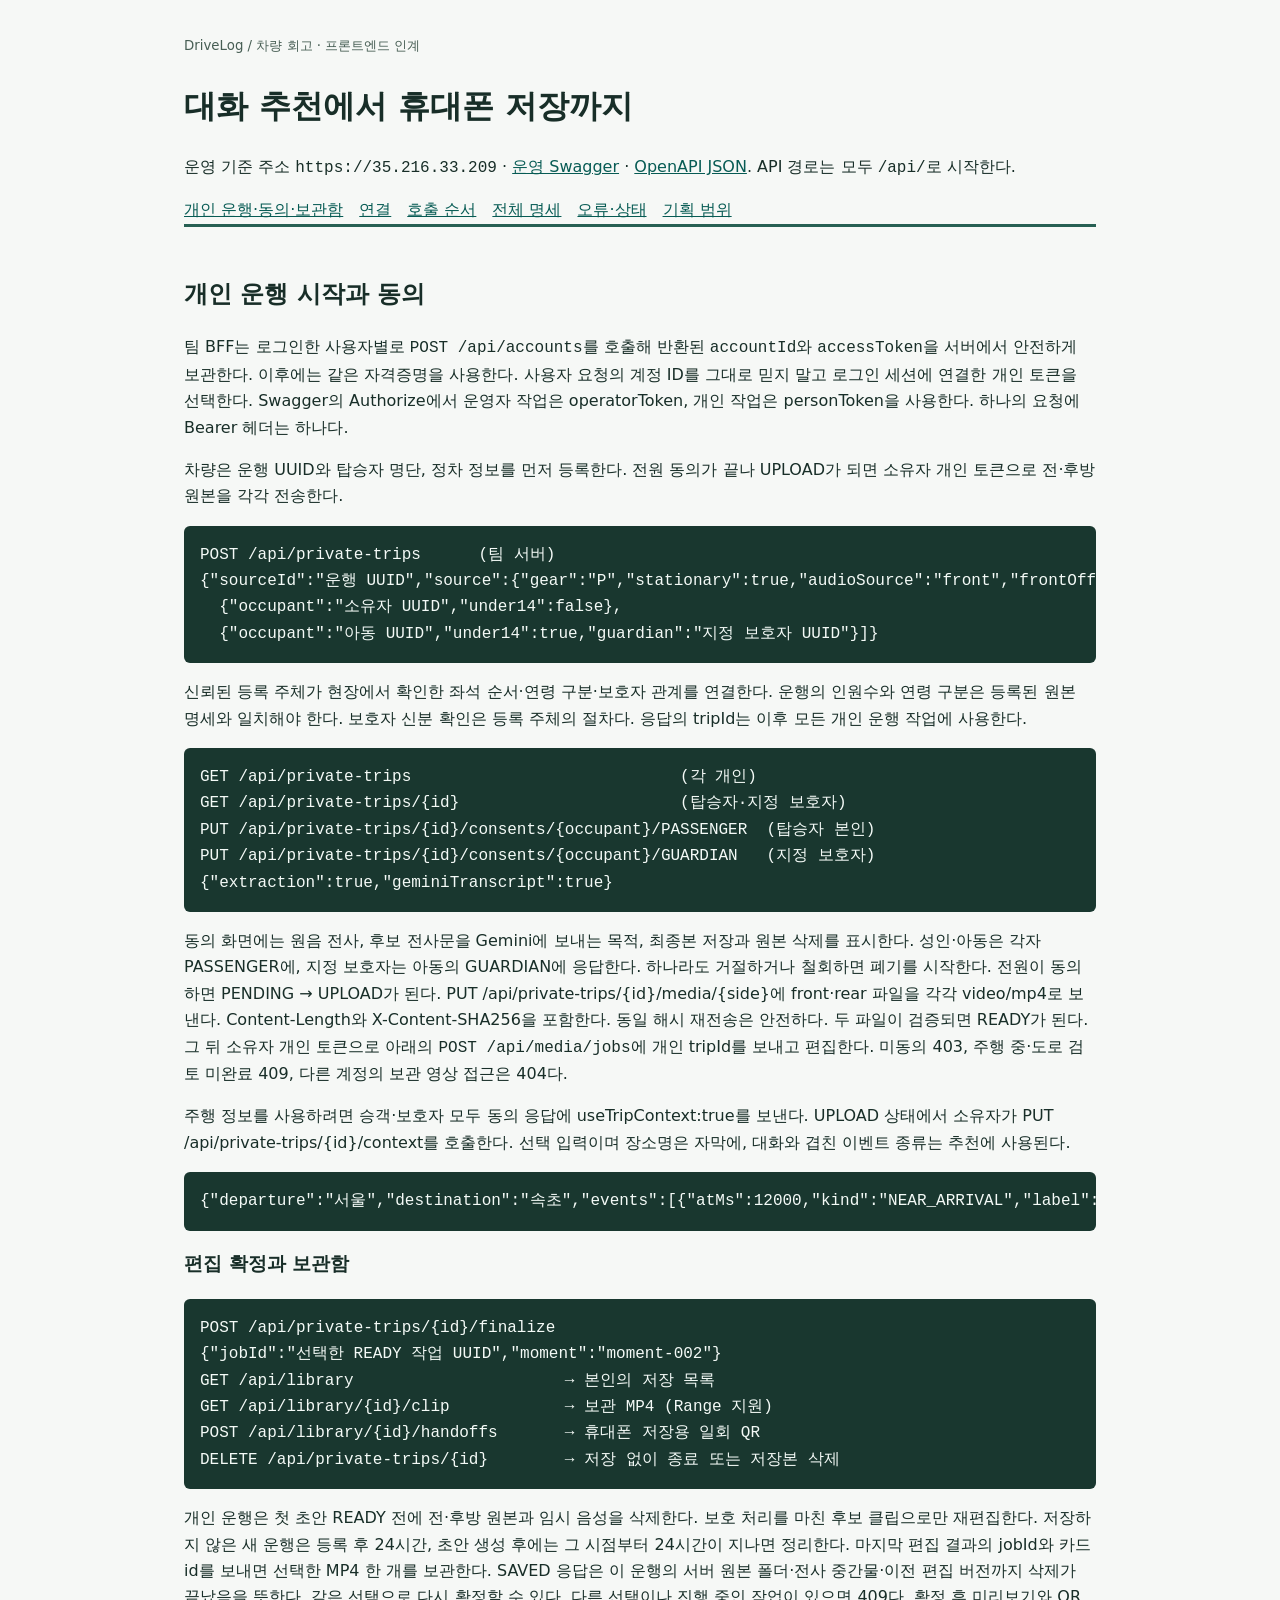
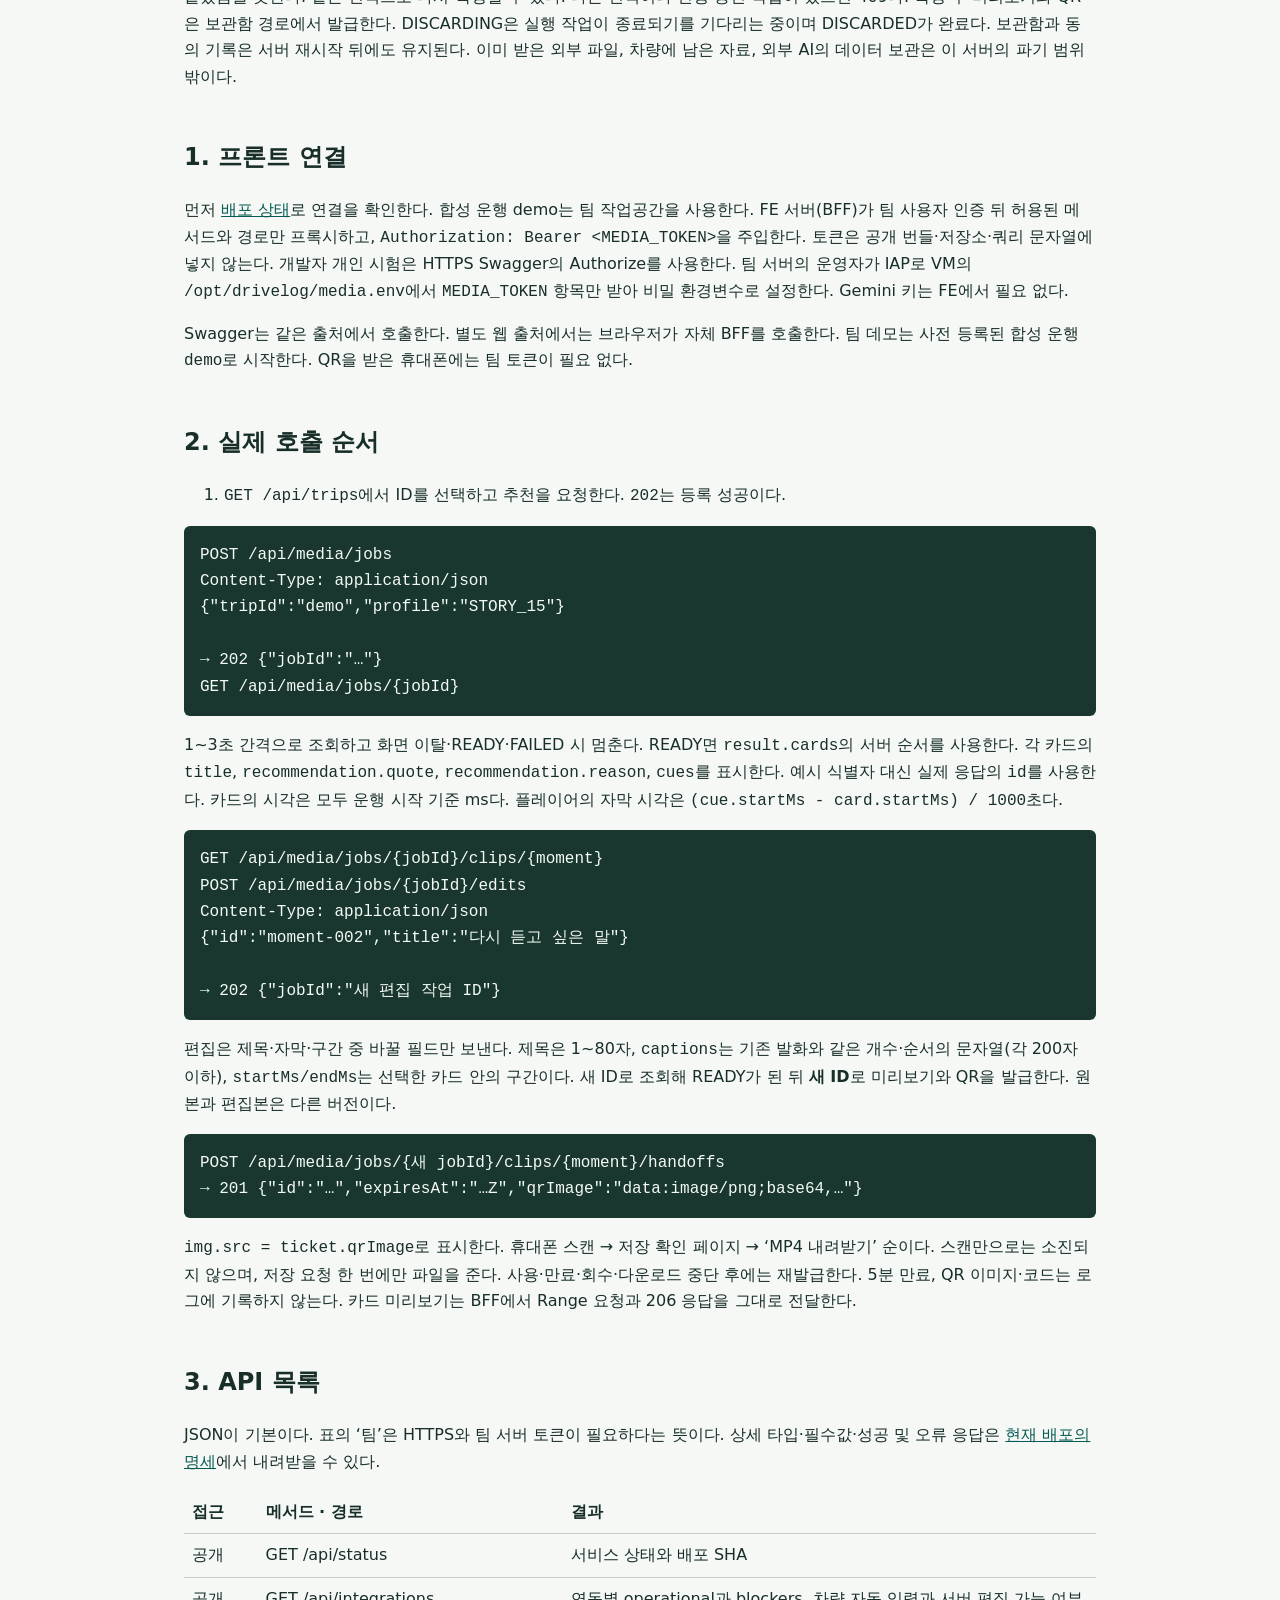
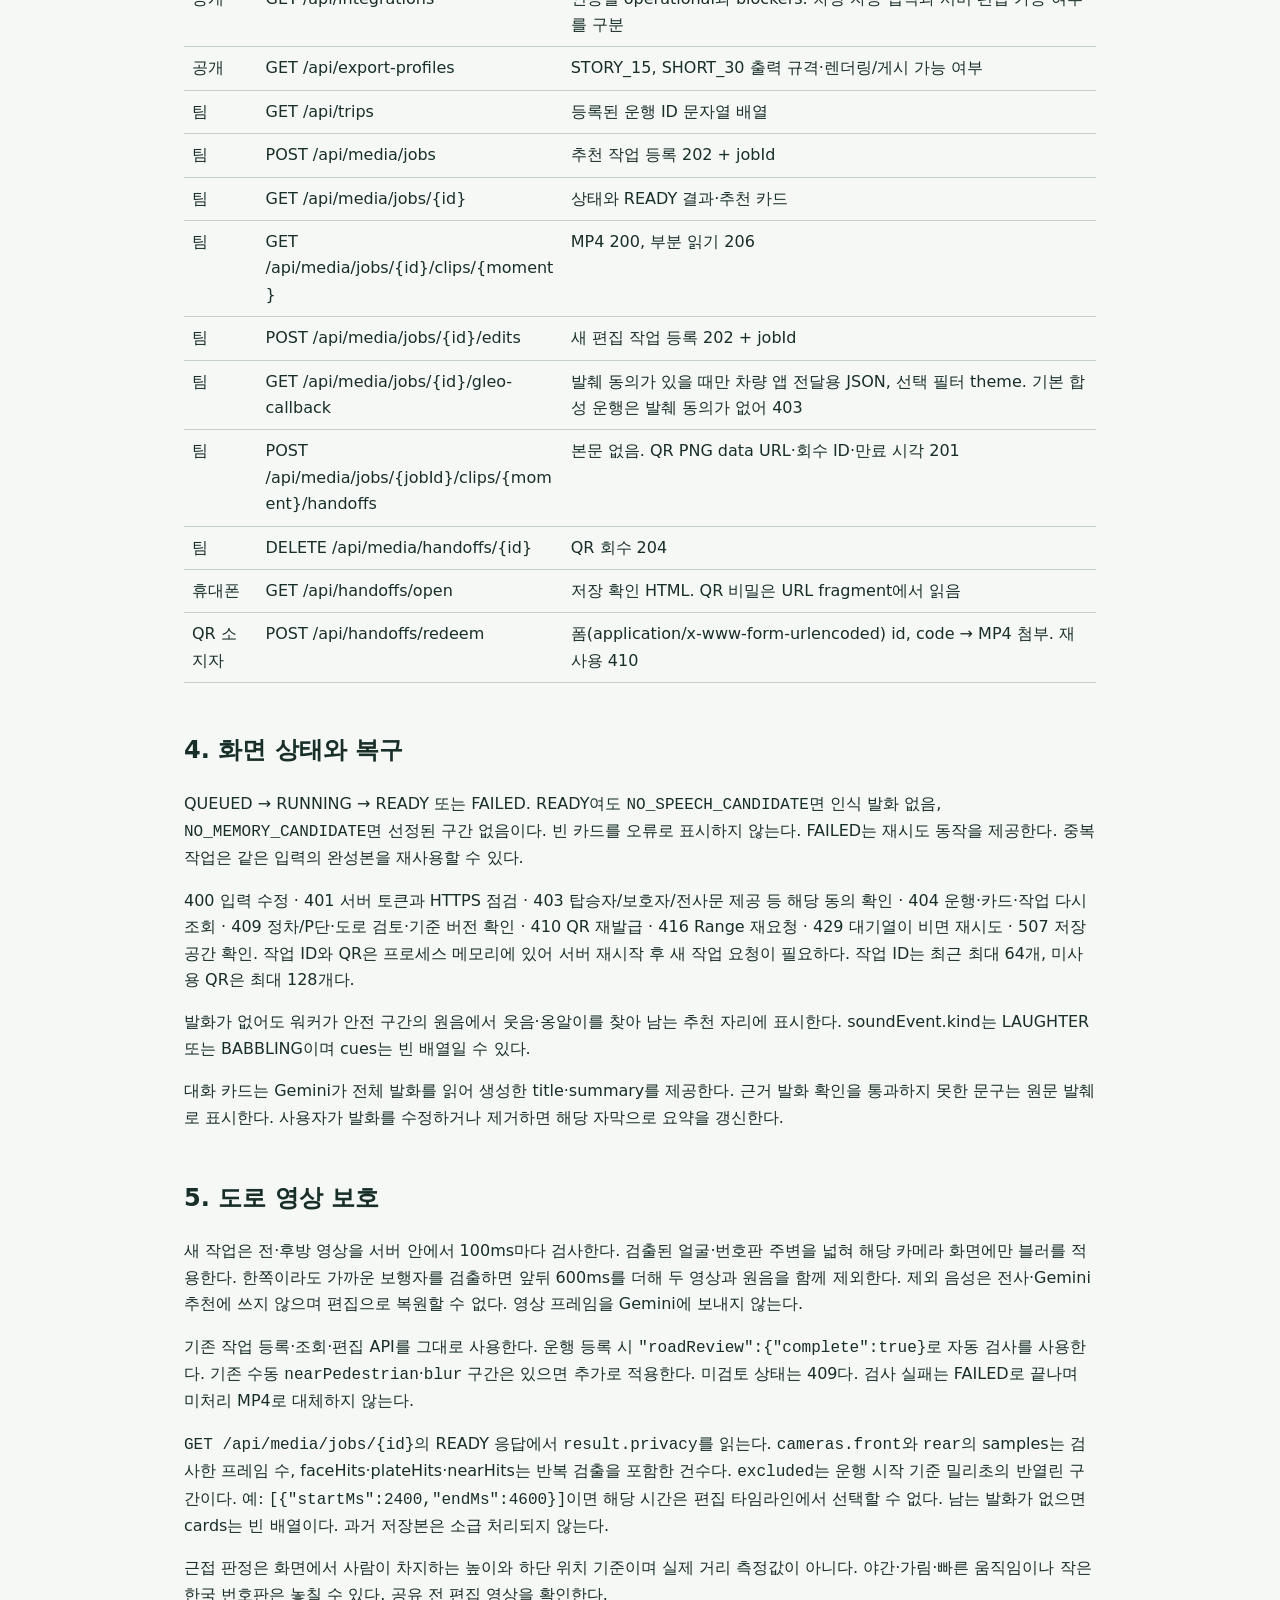
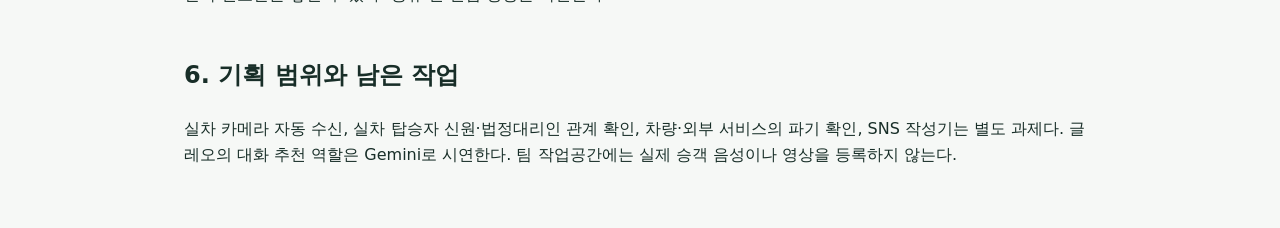
==== src/main/resources/static/api/frontend.html @ 3241e41c "Generate grounded titles and one-line summaries from complete conversations" ====
<!doctype html><html lang="ko"><meta charset="utf-8"><meta name="viewport" content="width=device-width,initial-scale=1"><title>DriveLog · 프론트 연동 명세</title>
<style>*{box-sizing:border-box}body{margin:0;background:#f6f8f6;color:#182e28;font:16px/1.65 system-ui,sans-serif}main{max-width:1040px;margin:auto;padding:32px 5vw 64px}header{border-bottom:3px solid #276053}h2{margin-top:2em}a{color:#075b54}nav{display:flex;flex-wrap:wrap;gap:1em}code{overflow-wrap:anywhere}pre{padding:1em;color:#f4faf7;background:#19372f;border-radius:6px;overflow:auto}table{width:100%;border-collapse:collapse}td,th{padding:8px;border-bottom:1px solid #c3cfc7;text-align:left;vertical-align:top}td:nth-child(2){overflow-wrap:anywhere}small{color:#475e54}</style>
<main><header><small>DriveLog / 차량 회고 · 프론트엔드 인계</small><h1>대화 추천에서 휴대폰 저장까지</h1>
<p>운영 기준 주소 <code>https://35.216.33.209</code> · <a href="/api/swagger-ui.html">운영 Swagger</a> · <a href="/api/v3/api-docs">OpenAPI JSON</a>. API 경로는 모두 <code>/api/</code>로 시작한다.</p>
<nav><a href="#private">개인 운행·동의·보관함</a><a href="#auth">연결</a><a href="#flow">호출 순서</a><a href="#list">전체 명세</a><a href="#state">오류·상태</a><a href="#scope">기획 범위</a></nav></header>
<section id="private"><h2>개인 운행 시작과 동의</h2>
<p>팀 BFF는 로그인한 사용자별로 <code>POST /api/accounts</code>를 호출해 반환된 <code>accountId</code>와 <code>accessToken</code>을 서버에서 안전하게 보관한다. 이후에는 같은 자격증명을 사용한다. 사용자 요청의 계정 ID를 그대로 믿지 말고 로그인 세션에 연결한 개인 토큰을 선택한다. Swagger의 Authorize에서 운영자 작업은 operatorToken, 개인 작업은 personToken을 사용한다. 하나의 요청에 Bearer 헤더는 하나다.</p>
<p>차량은 운행 UUID와 탑승자 명단, 정차 정보를 먼저 등록한다. 전원 동의가 끝나 UPLOAD가 되면 소유자 개인 토큰으로 전·후방 원본을 각각 전송한다.</p>
<pre>POST /api/private-trips      (팀 서버)
{"sourceId":"운행 UUID","source":{"gear":"P","stationary":true,"audioSource":"front","frontOffsetMs":0,"rearOffsetMs":0,"roadReviewed":true},"owner":"소유자 계정 UUID","occupants":[
  {"occupant":"소유자 UUID","under14":false},
  {"occupant":"아동 UUID","under14":true,"guardian":"지정 보호자 UUID"}]}</pre>
<p>신뢰된 등록 주체가 현장에서 확인한 좌석 순서·연령 구분·보호자 관계를 연결한다. 운행의 인원수와 연령 구분은 등록된 원본 명세와 일치해야 한다. 보호자 신분 확인은 등록 주체의 절차다. 응답의 tripId는 이후 모든 개인 운행 작업에 사용한다.</p>
<pre>GET /api/private-trips                            (각 개인)
GET /api/private-trips/{id}                       (탑승자·지정 보호자)
PUT /api/private-trips/{id}/consents/{occupant}/PASSENGER  (탑승자 본인)
PUT /api/private-trips/{id}/consents/{occupant}/GUARDIAN   (지정 보호자)
{"extraction":true,"geminiTranscript":true}</pre>
<p>동의 화면에는 원음 전사, 후보 전사문을 Gemini에 보내는 목적, 최종본 저장과 원본 삭제를 표시한다. 성인·아동은 각자 PASSENGER에, 지정 보호자는 아동의 GUARDIAN에 응답한다. 하나라도 거절하거나 철회하면 폐기를 시작한다. 전원이 동의하면 PENDING → UPLOAD가 된다. PUT /api/private-trips/{id}/media/{side}에 front·rear 파일을 각각 video/mp4로 보낸다. Content-Length와 X-Content-SHA256을 포함한다. 동일 해시 재전송은 안전하다. 두 파일이 검증되면 READY가 된다. 그 뒤 소유자 개인 토큰으로 아래의 <code>POST /api/media/jobs</code>에 개인 tripId를 보내고 편집한다. 미동의 403, 주행 중·도로 검토 미완료 409, 다른 계정의 보관 영상 접근은 404다.</p>
<p>주행 정보를 사용하려면 승객·보호자 모두 동의 응답에 useTripContext:true를 보낸다. UPLOAD 상태에서 소유자가 PUT /api/private-trips/{id}/context를 호출한다. 선택 입력이며 장소명은 자막에, 대화와 겹친 이벤트 종류는 추천에 사용된다.</p>
<pre>{"departure":"서울","destination":"속초","events":[{"atMs":12000,"kind":"NEAR_ARRIVAL","label":"속초 도착 직전"}]}</pre>
<h3>편집 확정과 보관함</h3>
<pre>POST /api/private-trips/{id}/finalize
{"jobId":"선택한 READY 작업 UUID","moment":"moment-002"}
GET /api/library                      → 본인의 저장 목록
GET /api/library/{id}/clip            → 보관 MP4 (Range 지원)
POST /api/library/{id}/handoffs       → 휴대폰 저장용 일회 QR
DELETE /api/private-trips/{id}        → 저장 없이 종료 또는 저장본 삭제</pre>
<p>개인 운행은 첫 초안 READY 전에 전·후방 원본과 임시 음성을 삭제한다. 보호 처리를 마친 후보 클립으로만 재편집한다. 저장하지 않은 새 운행은 등록 후 24시간, 초안 생성 후에는 그 시점부터 24시간이 지나면 정리한다. 마지막 편집 결과의 jobId와 카드 id를 보내면 선택한 MP4 한 개를 보관한다. SAVED 응답은 이 운행의 서버 원본 폴더·전사 중간물·이전 편집 버전까지 삭제가 끝났음을 뜻한다. 같은 선택으로 다시 확정할 수 있다. 다른 선택이나 진행 중인 작업이 있으면 409다. 확정 후 미리보기와 QR은 보관함 경로에서 발급한다. DISCARDING은 실행 작업이 종료되기를 기다리는 중이며 DISCARDED가 완료다. 보관함과 동의 기록은 서버 재시작 뒤에도 유지된다. 이미 받은 외부 파일, 차량에 남은 자료, 외부 AI의 데이터 보관은 이 서버의 파기 범위 밖이다.</p></section>
<h2 id="auth">1. 프론트 연결</h2>
<p>먼저 <a href="/api/status">배포 상태</a>로 연결을 확인한다. 합성 운행 demo는 팀 작업공간을 사용한다. FE 서버(BFF)가 팀 사용자 인증 뒤 허용된 메서드와 경로만 프록시하고, <code>Authorization: Bearer &lt;MEDIA_TOKEN&gt;</code>을 주입한다. 토큰은 공개 번들·저장소·쿼리 문자열에 넣지 않는다. 개발자 개인 시험은 HTTPS Swagger의 Authorize를 사용한다. 팀 서버의 운영자가 IAP로 VM의 <code>/opt/drivelog/media.env</code>에서 <code>MEDIA_TOKEN</code> 항목만 받아 비밀 환경변수로 설정한다. Gemini 키는 FE에서 필요 없다.</p>
<p>Swagger는 같은 출처에서 호출한다. 별도 웹 출처에서는 브라우저가 자체 BFF를 호출한다. 팀 데모는 사전 등록된 합성 운행 <code>demo</code>로 시작한다. QR을 받은 휴대폰에는 팀 토큰이 필요 없다.</p>
<h2 id="flow">2. 실제 호출 순서</h2>
<ol><li><code>GET /api/trips</code>에서 ID를 선택하고 추천을 요청한다. <code>202</code>는 등록 성공이다.</li></ol>
<pre>POST /api/media/jobs
Content-Type: application/json
{"tripId":"demo","profile":"STORY_15"}

→ 202 {"jobId":"…"}
GET /api/media/jobs/{jobId}</pre>
<p>1~3초 간격으로 조회하고 화면 이탈·READY·FAILED 시 멈춘다. READY면 <code>result.cards</code>의 서버 순서를 사용한다. 각 카드의 <code>title</code>, <code>recommendation.quote</code>, <code>recommendation.reason</code>, <code>cues</code>를 표시한다. 예시 식별자 대신 실제 응답의 <code>id</code>를 사용한다. 카드의 시각은 모두 운행 시작 기준 ms다. 플레이어의 자막 시각은 <code>(cue.startMs - card.startMs) / 1000</code>초다.</p>
<pre>GET /api/media/jobs/{jobId}/clips/{moment}
POST /api/media/jobs/{jobId}/edits
Content-Type: application/json
{"id":"moment-002","title":"다시 듣고 싶은 말"}

→ 202 {"jobId":"새 편집 작업 ID"}</pre>
<p>편집은 제목·자막·구간 중 바꿀 필드만 보낸다. 제목은 1~80자, <code>captions</code>는 기존 발화와 같은 개수·순서의 문자열(각 200자 이하), <code>startMs/endMs</code>는 선택한 카드 안의 구간이다. 새 ID로 조회해 READY가 된 뒤 <strong>새 ID</strong>로 미리보기와 QR을 발급한다. 원본과 편집본은 다른 버전이다.</p>
<pre>POST /api/media/jobs/{새 jobId}/clips/{moment}/handoffs
→ 201 {"id":"…","expiresAt":"…Z","qrImage":"data:image/png;base64,…"}</pre>
<p><code>img.src = ticket.qrImage</code>로 표시한다. 휴대폰 스캔 → 저장 확인 페이지 → ‘MP4 내려받기’ 순이다. 스캔만으로는 소진되지 않으며, 저장 요청 한 번에만 파일을 준다. 사용·만료·회수·다운로드 중단 후에는 재발급한다. 5분 만료, QR 이미지·코드는 로그에 기록하지 않는다. 카드 미리보기는 BFF에서 Range 요청과 206 응답을 그대로 전달한다.</p>
<h2 id="list">3. API 목록</h2><p>JSON이 기본이다. 표의 ‘팀’은 HTTPS와 팀 서버 토큰이 필요하다는 뜻이다. 상세 타입·필수값·성공 및 오류 응답은 <a href="/api/v3/api-docs">현재 배포의 명세</a>에서 내려받을 수 있다.</p>
<table><thead><tr><th>접근</th><th>메서드 · 경로</th><th>결과</th></tr></thead><tbody>
<tr><td>공개</td><td>GET /api/status</td><td>서비스 상태와 배포 SHA</td></tr>
<tr><td>공개</td><td>GET /api/integrations</td><td>연동별 operational과 blockers. 차량 자동 입력과 서버 편집 가능 여부를 구분</td></tr>
<tr><td>공개</td><td>GET /api/export-profiles</td><td>STORY_15, SHORT_30 출력 규격·렌더링/게시 가능 여부</td></tr>
<tr><td>팀</td><td>GET /api/trips</td><td>등록된 운행 ID 문자열 배열</td></tr>
<tr><td>팀</td><td>POST /api/media/jobs</td><td>추천 작업 등록 202 + jobId</td></tr>
<tr><td>팀</td><td>GET /api/media/jobs/{id}</td><td>상태와 READY 결과·추천 카드</td></tr>
<tr><td>팀</td><td>GET /api/media/jobs/{id}/clips/{moment}</td><td>MP4 200, 부분 읽기 206</td></tr>
<tr><td>팀</td><td>POST /api/media/jobs/{id}/edits</td><td>새 편집 작업 등록 202 + jobId</td></tr>
<tr><td>팀</td><td>GET /api/media/jobs/{id}/gleo-callback</td><td>발췌 동의가 있을 때만 차량 앱 전달용 JSON, 선택 필터 theme. 기본 합성 운행은 발췌 동의가 없어 403</td></tr>
<tr><td>팀</td><td>POST /api/media/jobs/{jobId}/clips/{moment}/handoffs</td><td>본문 없음. QR PNG data URL·회수 ID·만료 시각 201</td></tr>
<tr><td>팀</td><td>DELETE /api/media/handoffs/{id}</td><td>QR 회수 204</td></tr>
<tr><td>휴대폰</td><td>GET /api/handoffs/open</td><td>저장 확인 HTML. QR 비밀은 URL fragment에서 읽음</td></tr>
<tr><td>QR 소지자</td><td>POST /api/handoffs/redeem</td><td>폼(application/x-www-form-urlencoded) id, code → MP4 첨부. 재사용 410</td></tr>
</tbody></table>
<h2 id="state">4. 화면 상태와 복구</h2><p>QUEUED → RUNNING → READY 또는 FAILED. READY여도 <code>NO_SPEECH_CANDIDATE</code>면 인식 발화 없음, <code>NO_MEMORY_CANDIDATE</code>면 선정된 구간 없음이다. 빈 카드를 오류로 표시하지 않는다. FAILED는 재시도 동작을 제공한다. 중복 작업은 같은 입력의 완성본을 재사용할 수 있다.</p>
<p>400 입력 수정 · 401 서버 토큰과 HTTPS 점검 · 403 탑승자/보호자/전사문 제공 등 해당 동의 확인 · 404 운행·카드·작업 다시 조회 · 409 정차/P단·도로 검토·기준 버전 확인 · 410 QR 재발급 · 416 Range 재요청 · 429 대기열이 비면 재시도 · 507 저장공간 확인. 작업 ID와 QR은 프로세스 메모리에 있어 서버 재시작 후 새 작업 요청이 필요하다. 작업 ID는 최근 최대 64개, 미사용 QR은 최대 128개다.</p>
<p>발화가 없어도 워커가 안전 구간의 원음에서 웃음·옹알이를 찾아 남는 추천 자리에 표시한다. soundEvent.kind는 LAUGHTER 또는 BABBLING이며 cues는 빈 배열일 수 있다.</p>
<p>대화 카드는 Gemini가 전체 발화를 읽어 생성한 title·summary를 제공한다. 근거 발화 확인을 통과하지 못한 문구는 원문 발췌로 표시한다. 사용자가 발화를 수정하거나 제거하면 해당 자막으로 요약을 갱신한다.</p>
<h2 id="privacy">5. 도로 영상 보호</h2><p>새 작업은 전·후방 영상을 서버 안에서 100ms마다 검사한다. 검출된 얼굴·번호판 주변을 넓혀 해당 카메라 화면에만 블러를 적용한다. 한쪽이라도 가까운 보행자를 검출하면 앞뒤 600ms를 더해 두 영상과 원음을 함께 제외한다. 제외 음성은 전사·Gemini 추천에 쓰지 않으며 편집으로 복원할 수 없다. 영상 프레임을 Gemini에 보내지 않는다.</p>
<p>기존 작업 등록·조회·편집 API를 그대로 사용한다. 운행 등록 시 <code>"roadReview":{"complete":true}</code>로 자동 검사를 사용한다. 기존 수동 <code>nearPedestrian</code>·<code>blur</code> 구간은 있으면 추가로 적용한다. 미검토 상태는 409다. 검사 실패는 FAILED로 끝나며 미처리 MP4로 대체하지 않는다.</p>
<p><code>GET /api/media/jobs/{id}</code>의 READY 응답에서 <code>result.privacy</code>를 읽는다. <code>cameras.front</code>와 <code>rear</code>의 samples는 검사한 프레임 수, faceHits·plateHits·nearHits는 반복 검출을 포함한 건수다. <code>excluded</code>는 운행 시작 기준 밀리초의 반열린 구간이다. 예: <code>[{"startMs":2400,"endMs":4600}]</code>이면 해당 시간은 편집 타임라인에서 선택할 수 없다. 남는 발화가 없으면 cards는 빈 배열이다. 과거 저장본은 소급 처리되지 않는다.</p>
<p>근접 판정은 화면에서 사람이 차지하는 높이와 하단 위치 기준이며 실제 거리 측정값이 아니다. 야간·가림·빠른 움직임이나 작은 한국 번호판은 놓칠 수 있다. 공유 전 편집 영상을 확인한다.</p>
<h2 id="scope">6. 기획 범위와 남은 작업</h2><p>실차 카메라 자동 수신, 실차 탑승자 신원·법정대리인 관계 확인, 차량·외부 서비스의 파기 확인, SNS 작성기는 별도 과제다. 글레오의 대화 추천 역할은 Gemini로 시연한다. 팀 작업공간에는 실제 승객 음성이나 영상을 등록하지 않는다.</p></main></html>
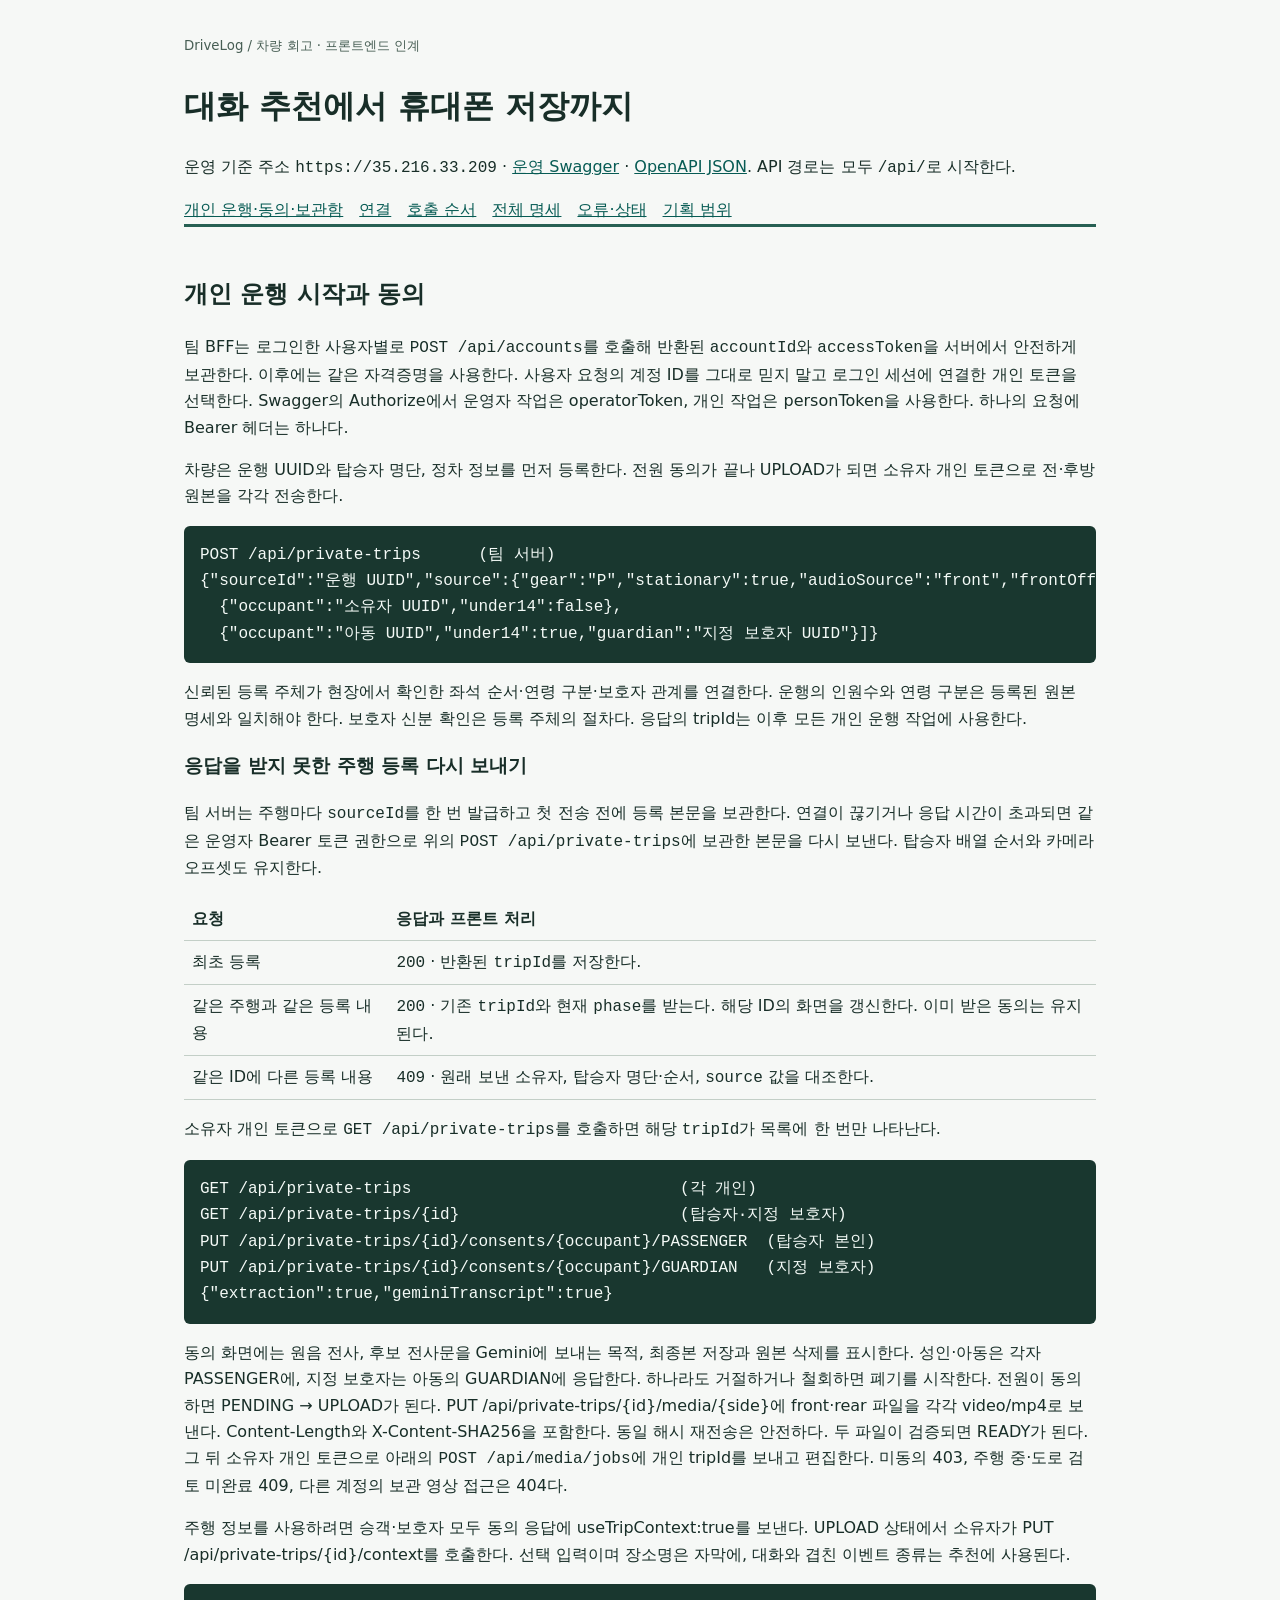
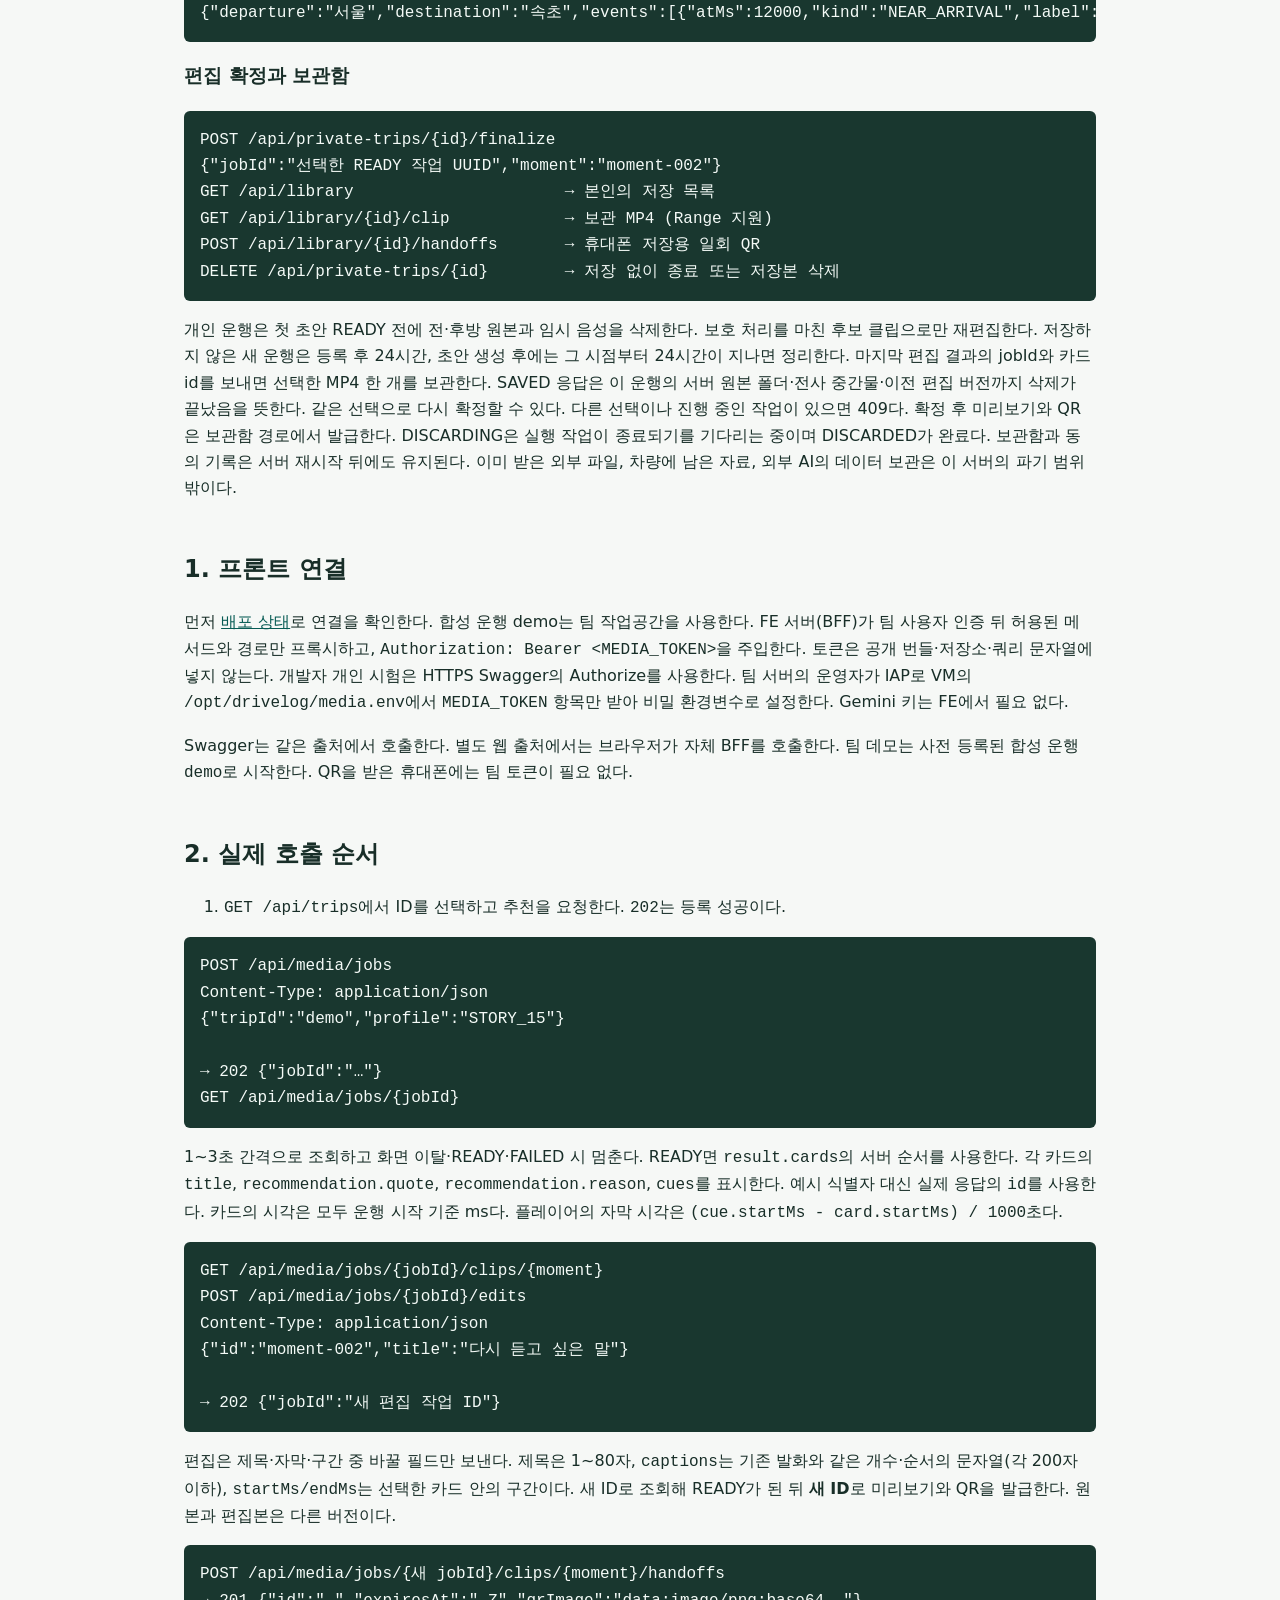
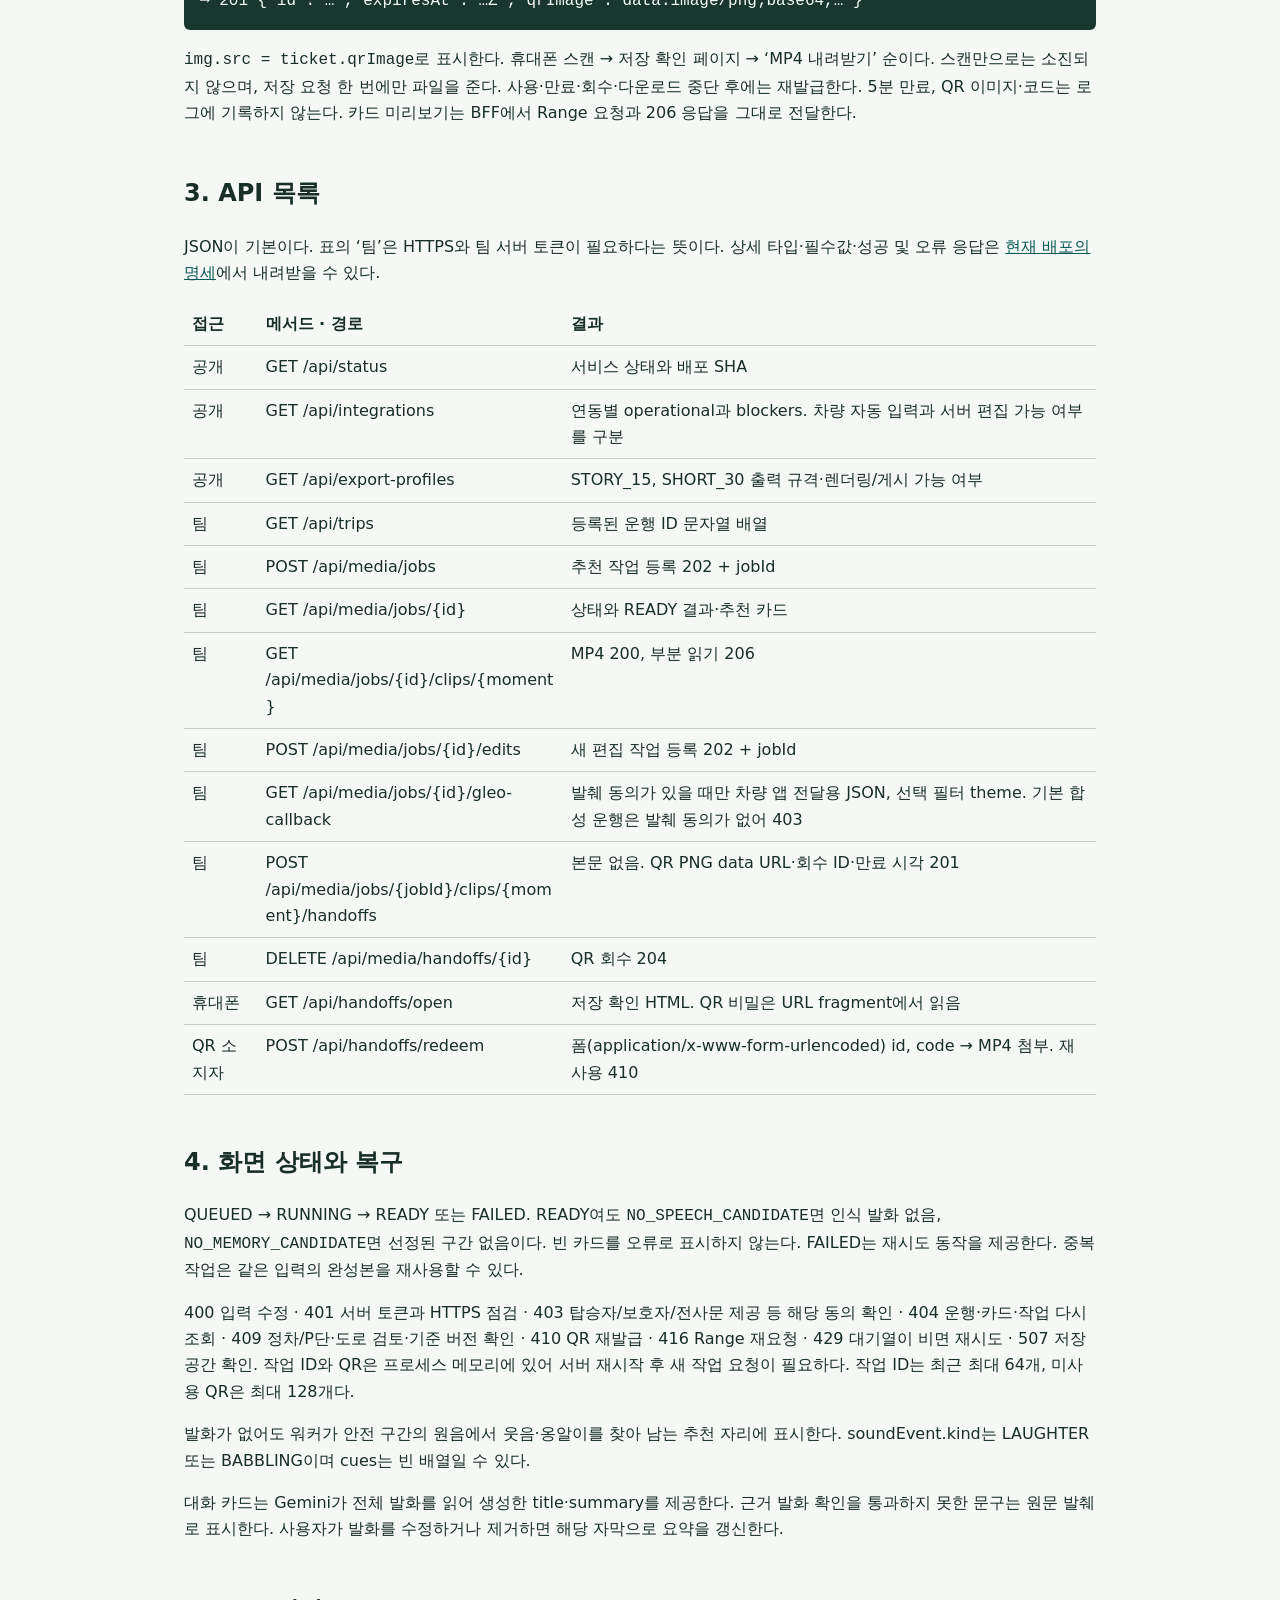
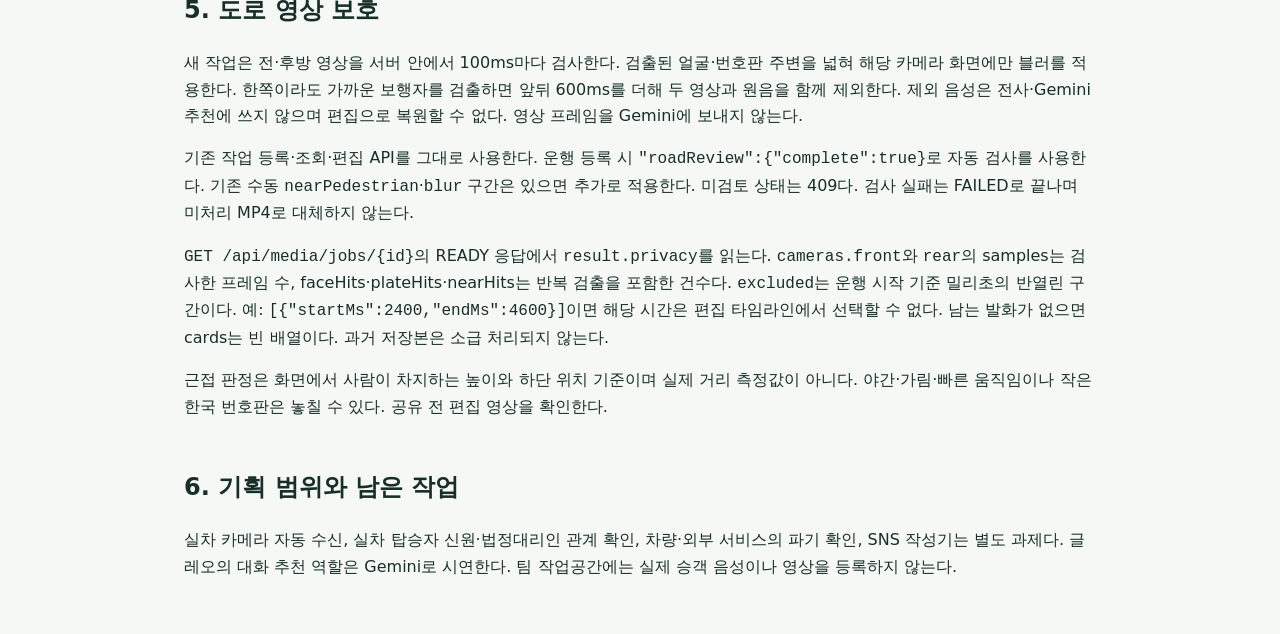
==== commit 15549606: "Document retries for private trip registration" ====
--- a/src/main/resources/static/api/frontend.html
+++ b/src/main/resources/static/api/frontend.html
@@ -11,6 +11,14 @@
   {"occupant":"소유자 UUID","under14":false},
   {"occupant":"아동 UUID","under14":true,"guardian":"지정 보호자 UUID"}]}</pre>
 <p>신뢰된 등록 주체가 현장에서 확인한 좌석 순서·연령 구분·보호자 관계를 연결한다. 운행의 인원수와 연령 구분은 등록된 원본 명세와 일치해야 한다. 보호자 신분 확인은 등록 주체의 절차다. 응답의 tripId는 이후 모든 개인 운행 작업에 사용한다.</p>
+<h3 id="registration-retry">응답을 받지 못한 주행 등록 다시 보내기</h3>
+<p>팀 서버는 주행마다 <code>sourceId</code>를 한 번 발급하고 첫 전송 전에 등록 본문을 보관한다. 연결이 끊기거나 응답 시간이 초과되면 같은 운영자 Bearer 토큰 권한으로 위의 <code>POST /api/private-trips</code>에 보관한 본문을 다시 보낸다. 탑승자 배열 순서와 카메라 오프셋도 유지한다.</p>
+<table><thead><tr><th>요청</th><th>응답과 프론트 처리</th></tr></thead><tbody>
+<tr><td>최초 등록</td><td><code>200</code> · 반환된 <code>tripId</code>를 저장한다.</td></tr>
+<tr><td>같은 주행과 같은 등록 내용</td><td><code>200</code> · 기존 <code>tripId</code>와 현재 <code>phase</code>를 받는다. 해당 ID의 화면을 갱신한다. 이미 받은 동의는 유지된다.</td></tr>
+<tr><td>같은 ID에 다른 등록 내용</td><td><code>409</code> · 원래 보낸 소유자, 탑승자 명단·순서, <code>source</code> 값을 대조한다.</td></tr>
+</tbody></table>
+<p>소유자 개인 토큰으로 <code>GET /api/private-trips</code>를 호출하면 해당 <code>tripId</code>가 목록에 한 번만 나타난다.</p>
 <pre>GET /api/private-trips                            (각 개인)
 GET /api/private-trips/{id}                       (탑승자·지정 보호자)
 PUT /api/private-trips/{id}/consents/{occupant}/PASSENGER  (탑승자 본인)
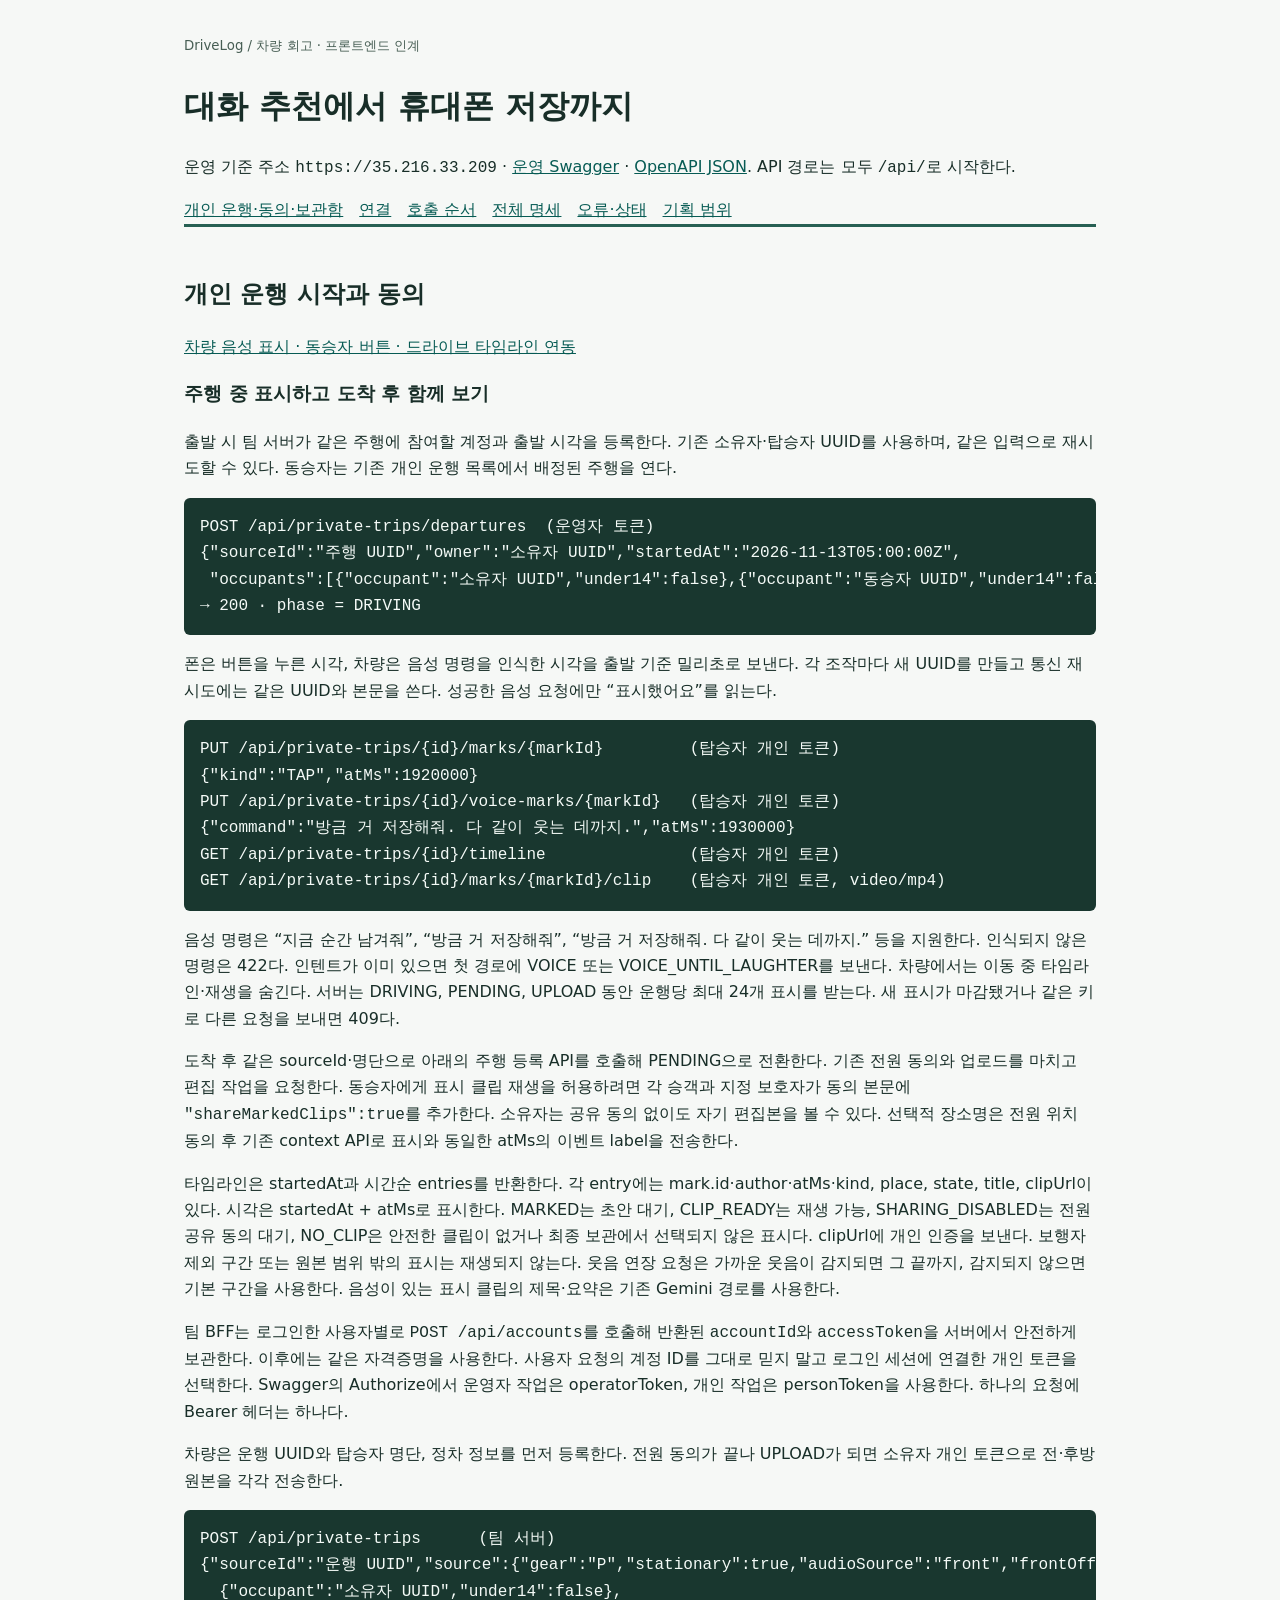
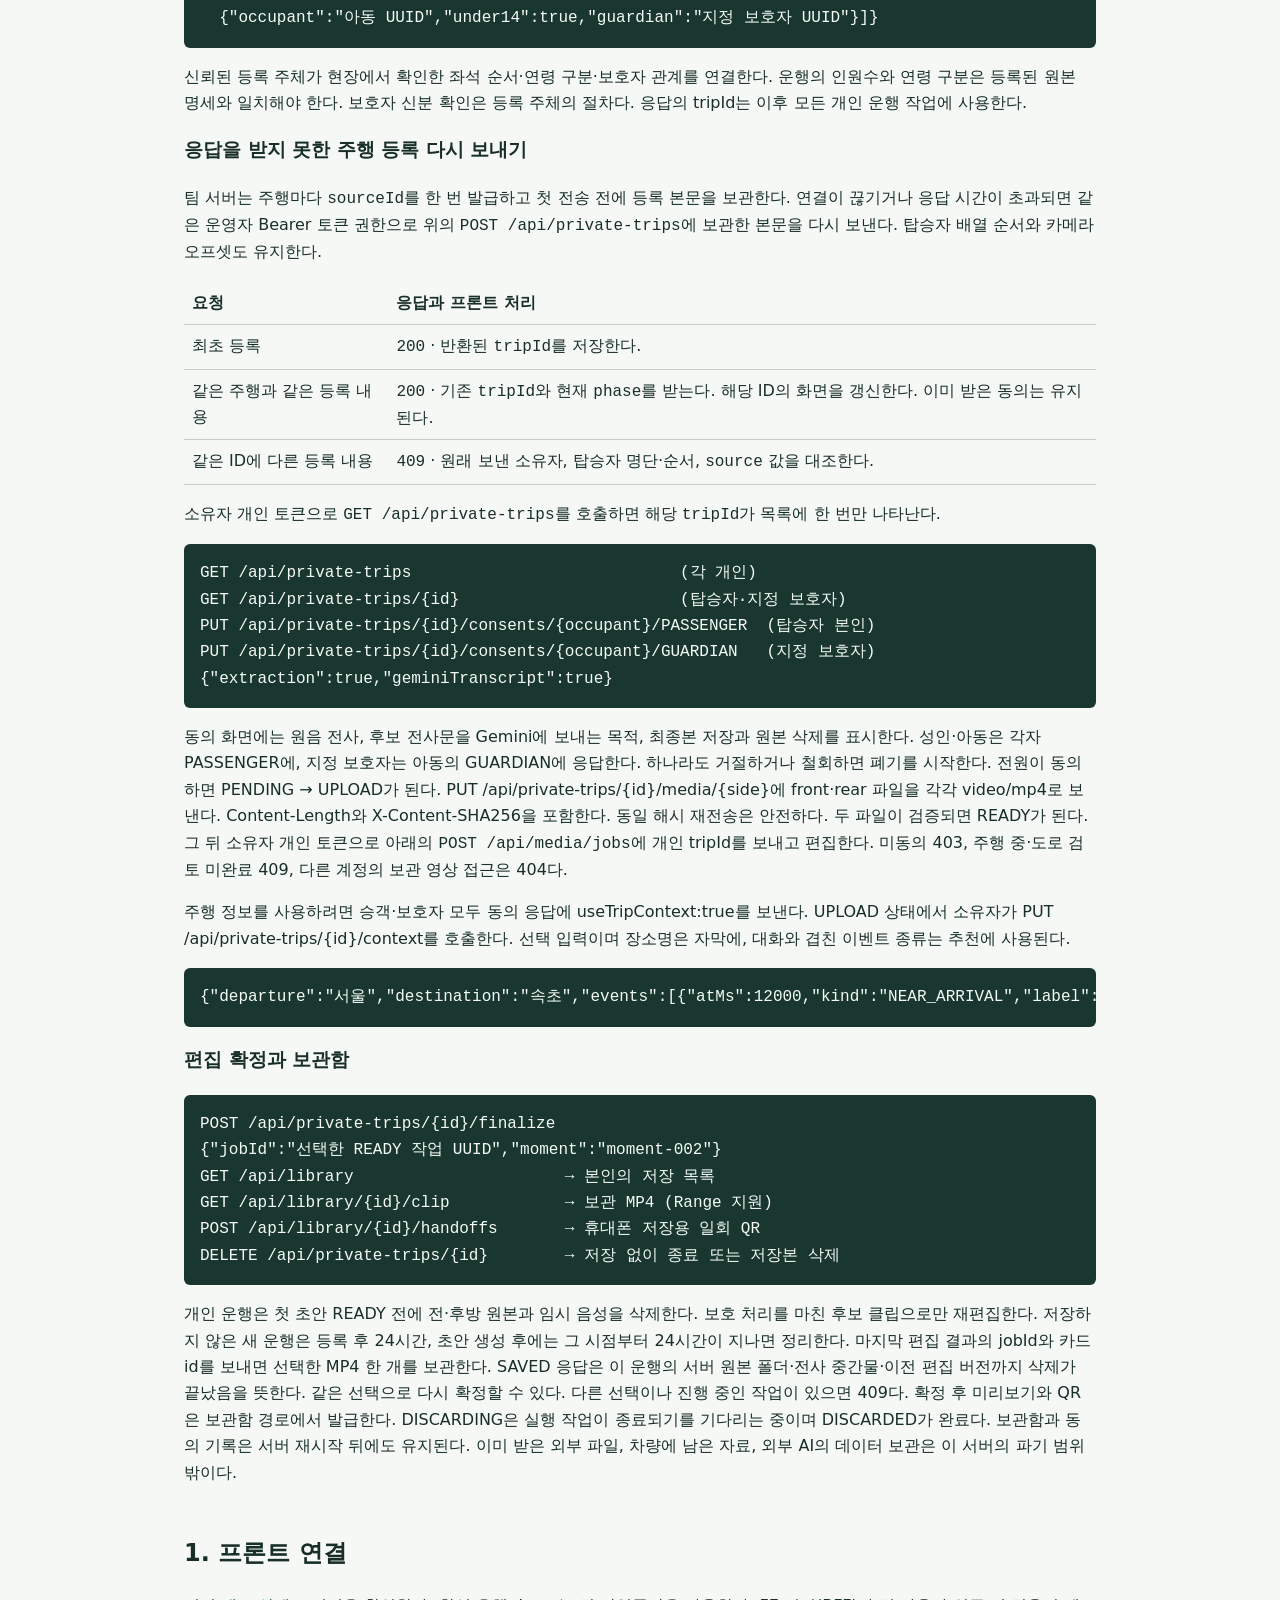
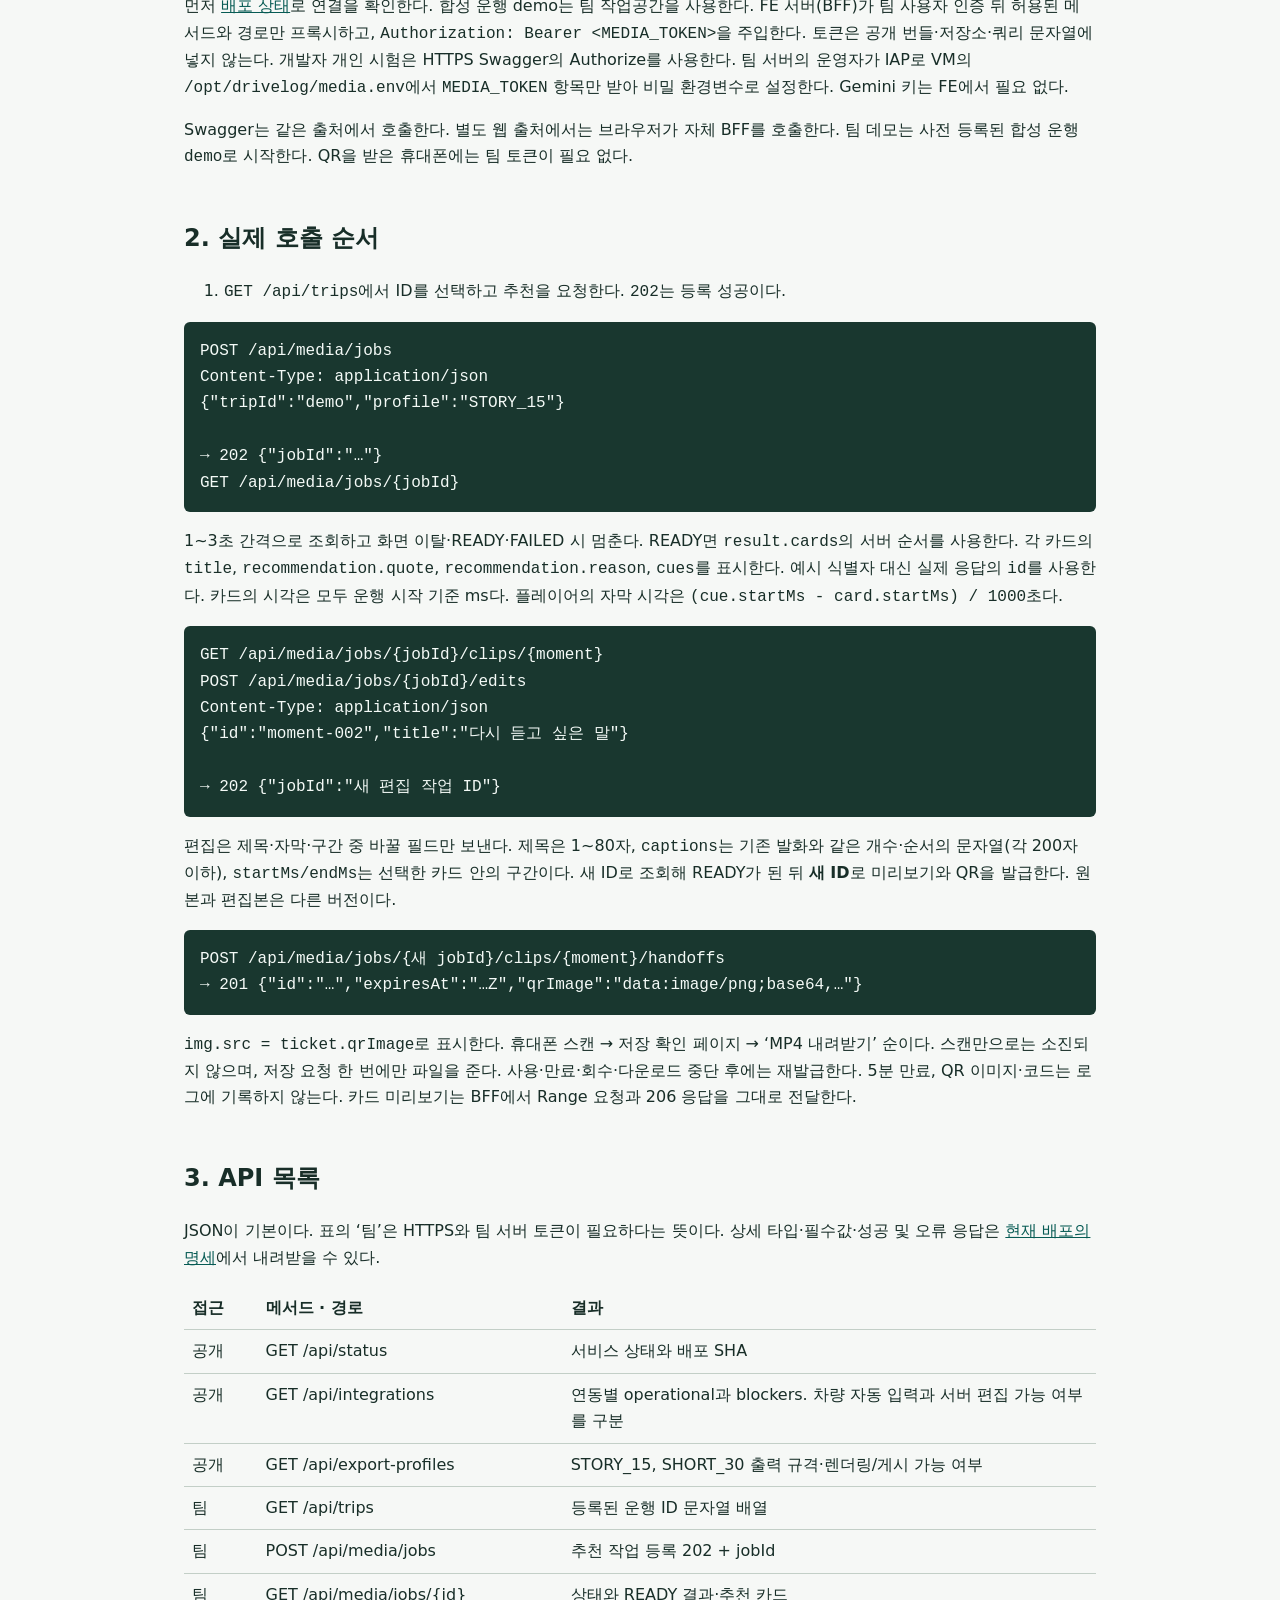
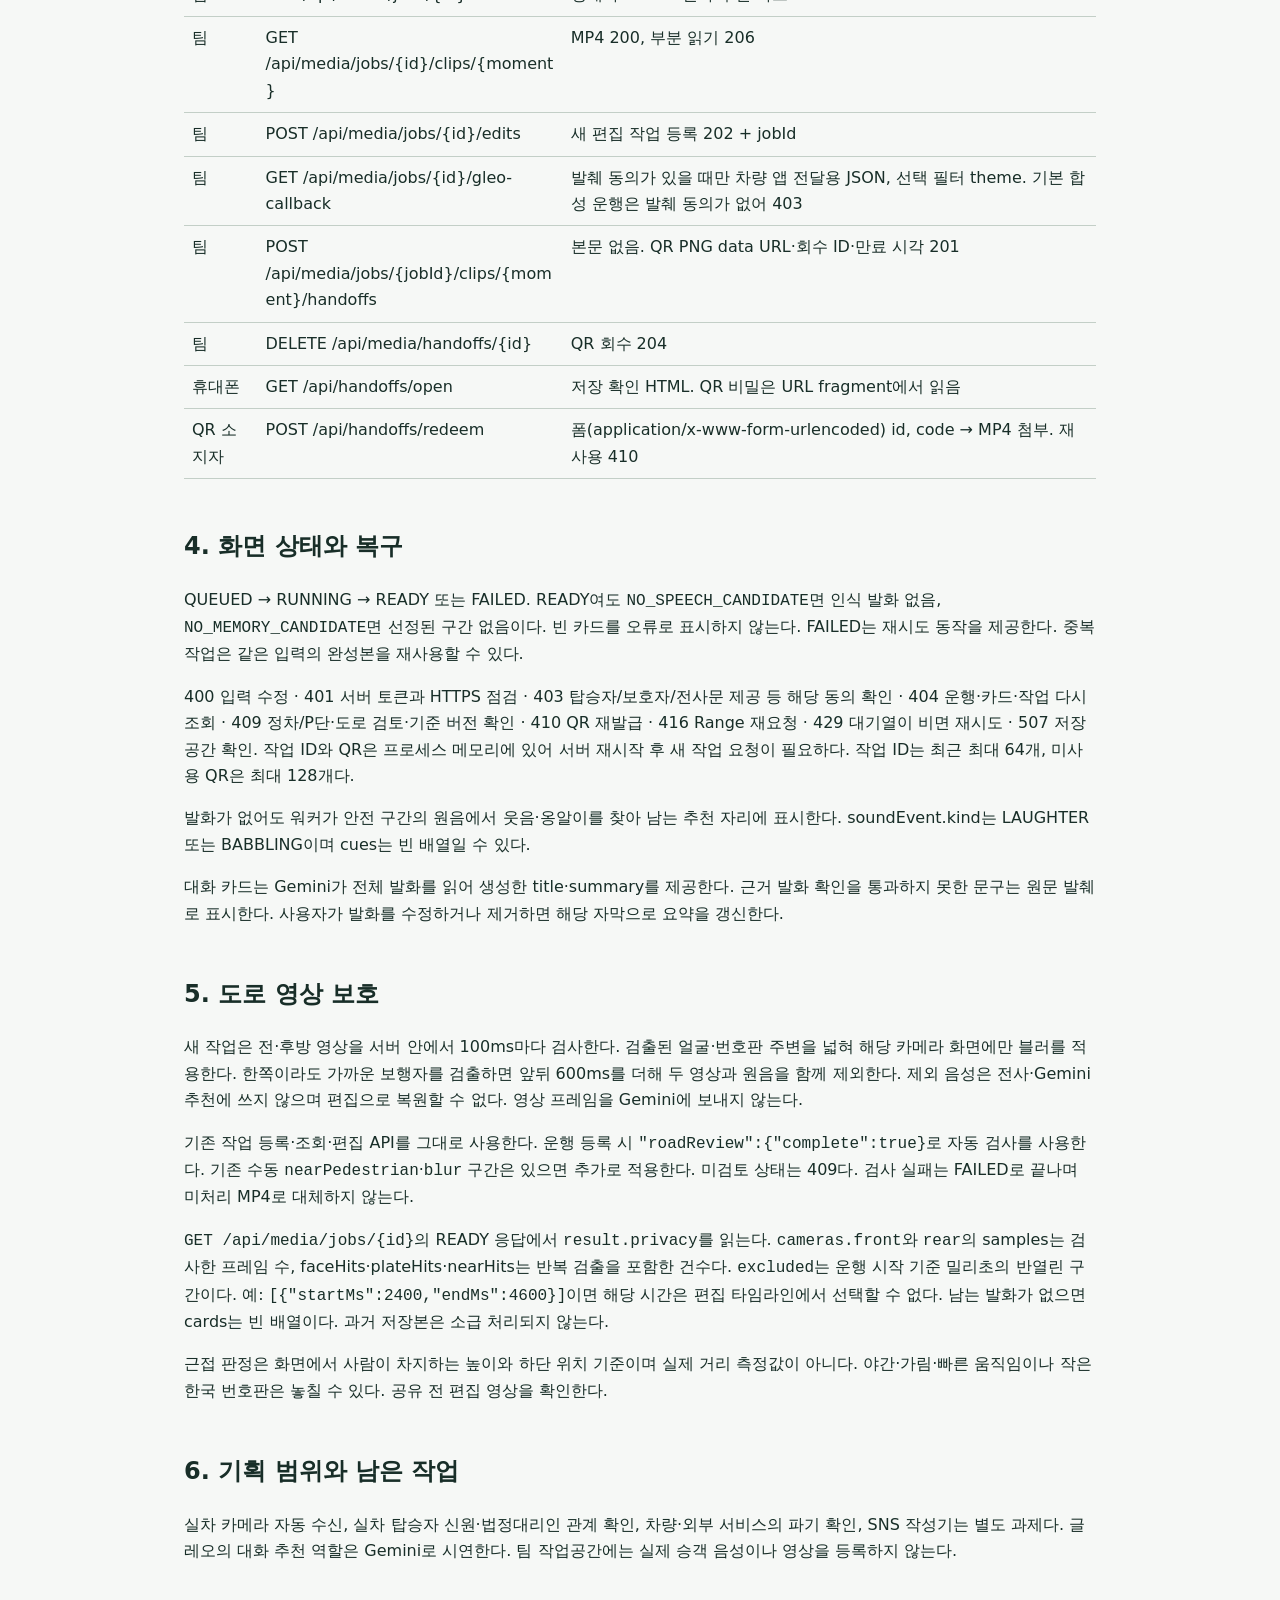
==== commit c1ad680e: "Collect drive bookmarks and render consented timeline clips" ====
--- a/src/main/resources/static/api/frontend.html
+++ b/src/main/resources/static/api/frontend.html
@@ -4,6 +4,23 @@
 <p>운영 기준 주소 <code>https://35.216.33.209</code> · <a href="/api/swagger-ui.html">운영 Swagger</a> · <a href="/api/v3/api-docs">OpenAPI JSON</a>. API 경로는 모두 <code>/api/</code>로 시작한다.</p>
 <nav><a href="#private">개인 운행·동의·보관함</a><a href="#auth">연결</a><a href="#flow">호출 순서</a><a href="#list">전체 명세</a><a href="#state">오류·상태</a><a href="#scope">기획 범위</a></nav></header>
 <section id="private"><h2>개인 운행 시작과 동의</h2>
+<p><a href="#drive-timeline">차량 음성 표시 · 동승자 버튼 · 드라이브 타임라인 연동</a></p>
+<section id="drive-timeline"><h3>주행 중 표시하고 도착 후 함께 보기</h3>
+<p>출발 시 팀 서버가 같은 주행에 참여할 계정과 출발 시각을 등록한다. 기존 소유자·탑승자 UUID를 사용하며, 같은 입력으로 재시도할 수 있다. 동승자는 기존 개인 운행 목록에서 배정된 주행을 연다.</p>
+<pre>POST /api/private-trips/departures  (운영자 토큰)
+{"sourceId":"주행 UUID","owner":"소유자 UUID","startedAt":"2026-11-13T05:00:00Z",
+ "occupants":[{"occupant":"소유자 UUID","under14":false},{"occupant":"동승자 UUID","under14":false}]}
+→ 200 · phase = DRIVING</pre>
+<p>폰은 버튼을 누른 시각, 차량은 음성 명령을 인식한 시각을 출발 기준 밀리초로 보낸다. 각 조작마다 새 UUID를 만들고 통신 재시도에는 같은 UUID와 본문을 쓴다. 성공한 음성 요청에만 “표시했어요”를 읽는다.</p>
+<pre>PUT /api/private-trips/{id}/marks/{markId}         (탑승자 개인 토큰)
+{"kind":"TAP","atMs":1920000}
+PUT /api/private-trips/{id}/voice-marks/{markId}   (탑승자 개인 토큰)
+{"command":"방금 거 저장해줘. 다 같이 웃는 데까지.","atMs":1930000}
+GET /api/private-trips/{id}/timeline               (탑승자 개인 토큰)
+GET /api/private-trips/{id}/marks/{markId}/clip    (탑승자 개인 토큰, video/mp4)</pre>
+<p>음성 명령은 “지금 순간 남겨줘”, “방금 거 저장해줘”, “방금 거 저장해줘. 다 같이 웃는 데까지.” 등을 지원한다. 인식되지 않은 명령은 422다. 인텐트가 이미 있으면 첫 경로에 VOICE 또는 VOICE_UNTIL_LAUGHTER를 보낸다. 차량에서는 이동 중 타임라인·재생을 숨긴다. 서버는 DRIVING, PENDING, UPLOAD 동안 운행당 최대 24개 표시를 받는다. 새 표시가 마감됐거나 같은 키로 다른 요청을 보내면 409다.</p>
+<p>도착 후 같은 sourceId·명단으로 아래의 주행 등록 API를 호출해 PENDING으로 전환한다. 기존 전원 동의와 업로드를 마치고 편집 작업을 요청한다. 동승자에게 표시 클립 재생을 허용하려면 각 승객과 지정 보호자가 동의 본문에 <code>"shareMarkedClips":true</code>를 추가한다. 소유자는 공유 동의 없이도 자기 편집본을 볼 수 있다. 선택적 장소명은 전원 위치 동의 후 기존 context API로 표시와 동일한 atMs의 이벤트 label을 전송한다.</p>
+<p>타임라인은 startedAt과 시간순 entries를 반환한다. 각 entry에는 mark.id·author·atMs·kind, place, state, title, clipUrl이 있다. 시각은 startedAt + atMs로 표시한다. MARKED는 초안 대기, CLIP_READY는 재생 가능, SHARING_DISABLED는 전원 공유 동의 대기, NO_CLIP은 안전한 클립이 없거나 최종 보관에서 선택되지 않은 표시다. clipUrl에 개인 인증을 보낸다. 보행자 제외 구간 또는 원본 범위 밖의 표시는 재생되지 않는다. 웃음 연장 요청은 가까운 웃음이 감지되면 그 끝까지, 감지되지 않으면 기본 구간을 사용한다. 음성이 있는 표시 클립의 제목·요약은 기존 Gemini 경로를 사용한다.</p></section>
 <p>팀 BFF는 로그인한 사용자별로 <code>POST /api/accounts</code>를 호출해 반환된 <code>accountId</code>와 <code>accessToken</code>을 서버에서 안전하게 보관한다. 이후에는 같은 자격증명을 사용한다. 사용자 요청의 계정 ID를 그대로 믿지 말고 로그인 세션에 연결한 개인 토큰을 선택한다. Swagger의 Authorize에서 운영자 작업은 operatorToken, 개인 작업은 personToken을 사용한다. 하나의 요청에 Bearer 헤더는 하나다.</p>
 <p>차량은 운행 UUID와 탑승자 명단, 정차 정보를 먼저 등록한다. 전원 동의가 끝나 UPLOAD가 되면 소유자 개인 토큰으로 전·후방 원본을 각각 전송한다.</p>
 <pre>POST /api/private-trips      (팀 서버)
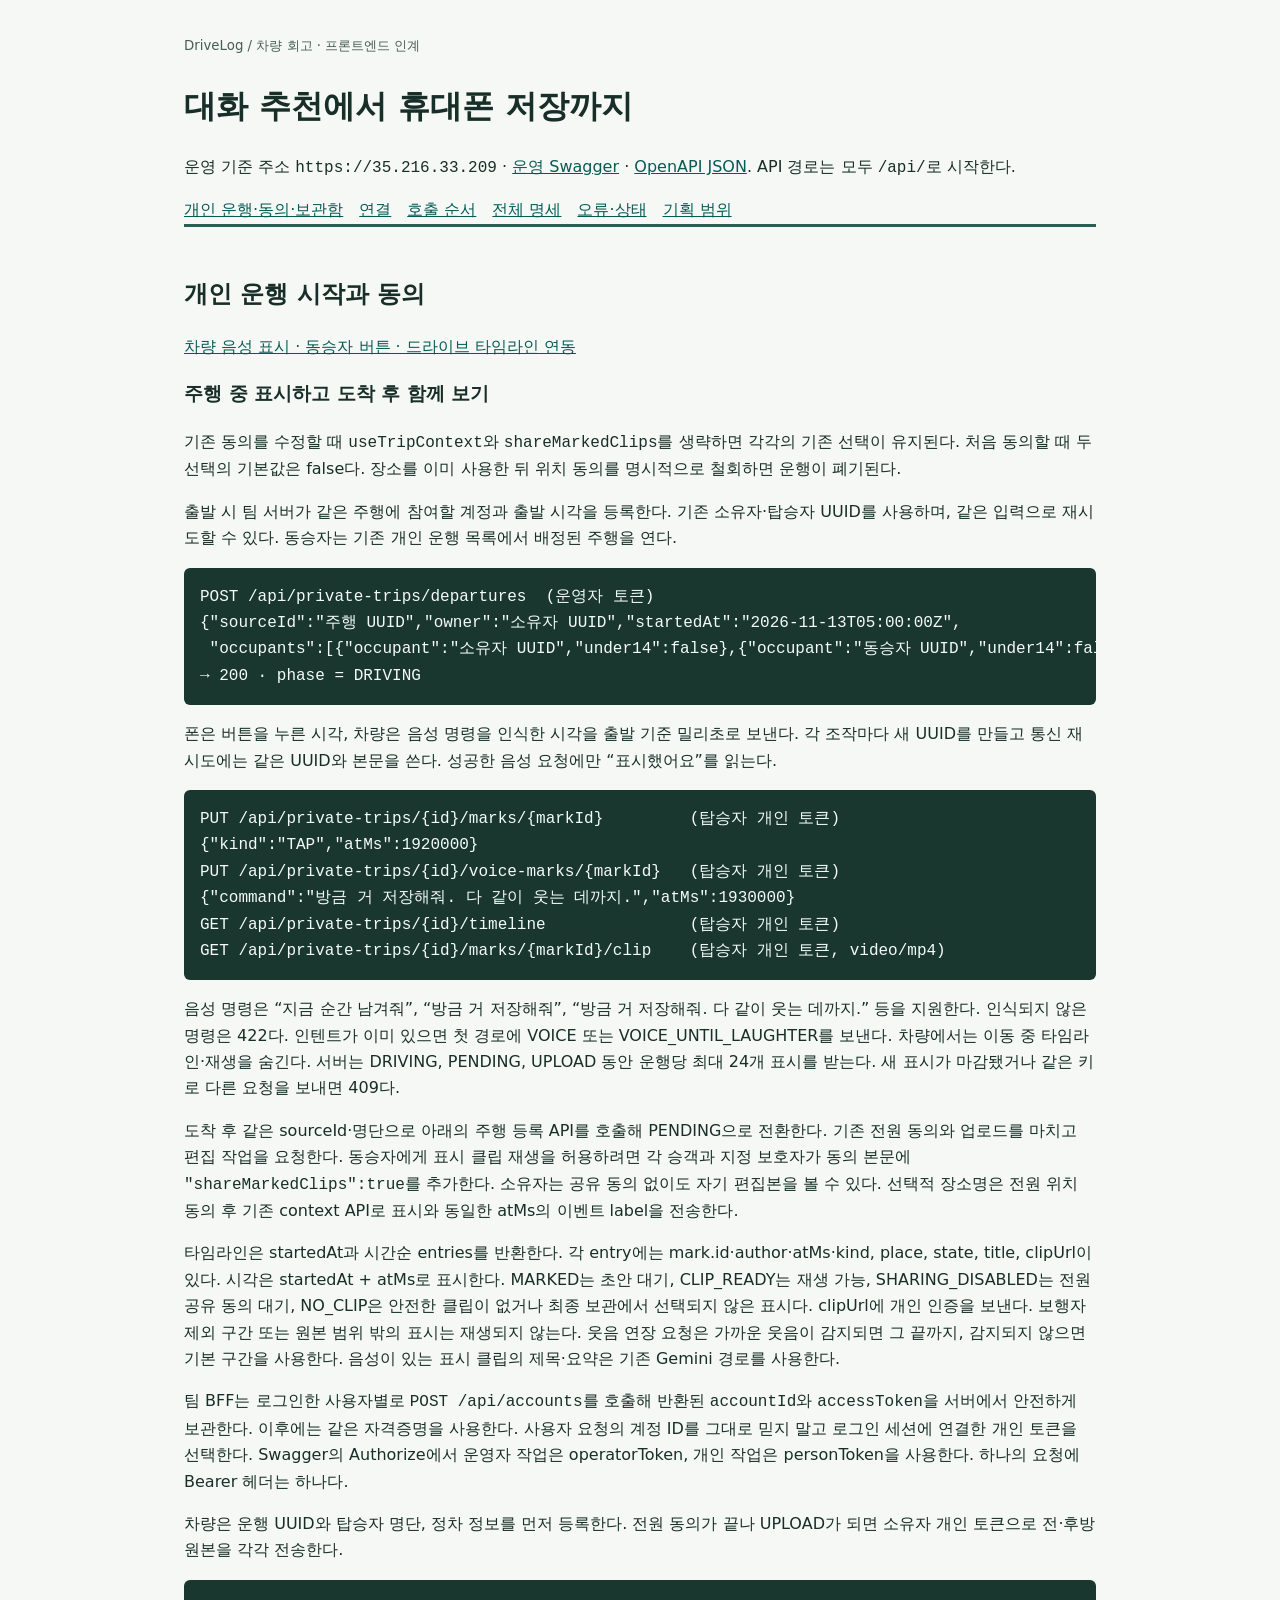
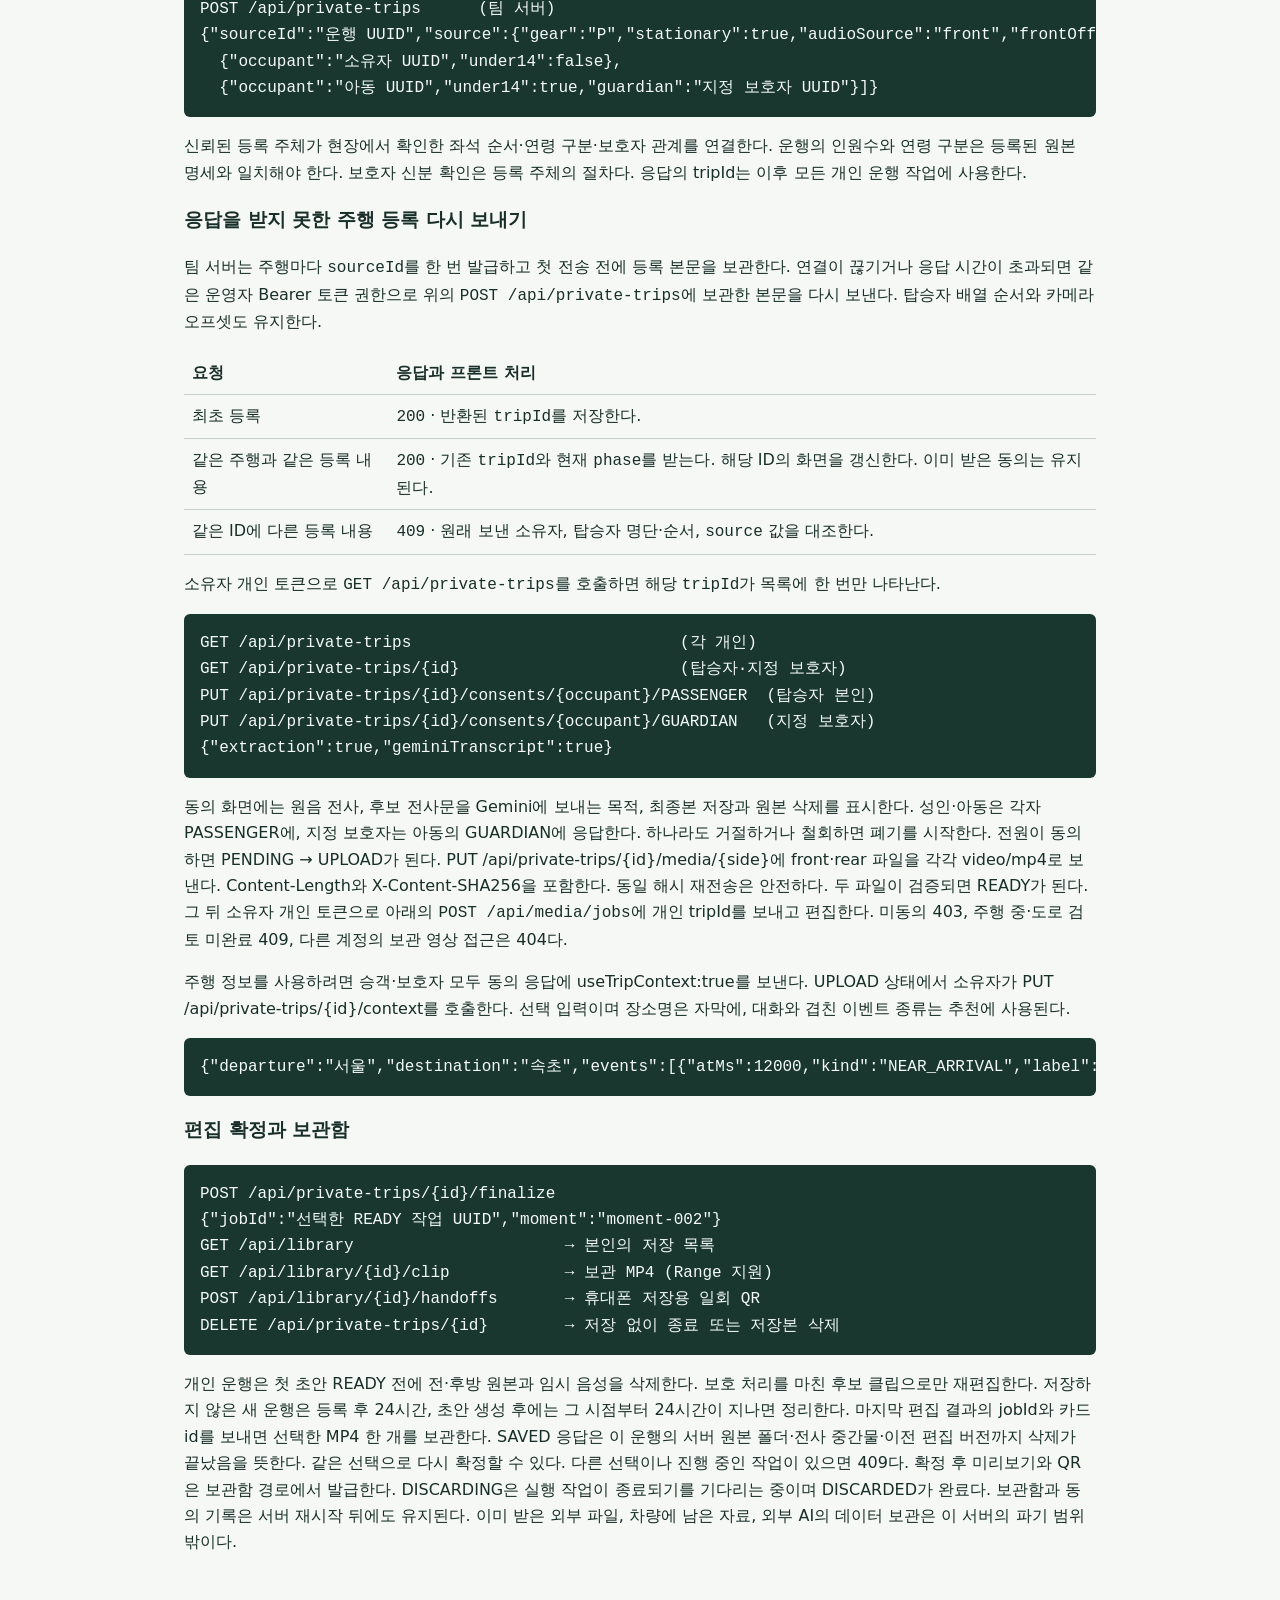
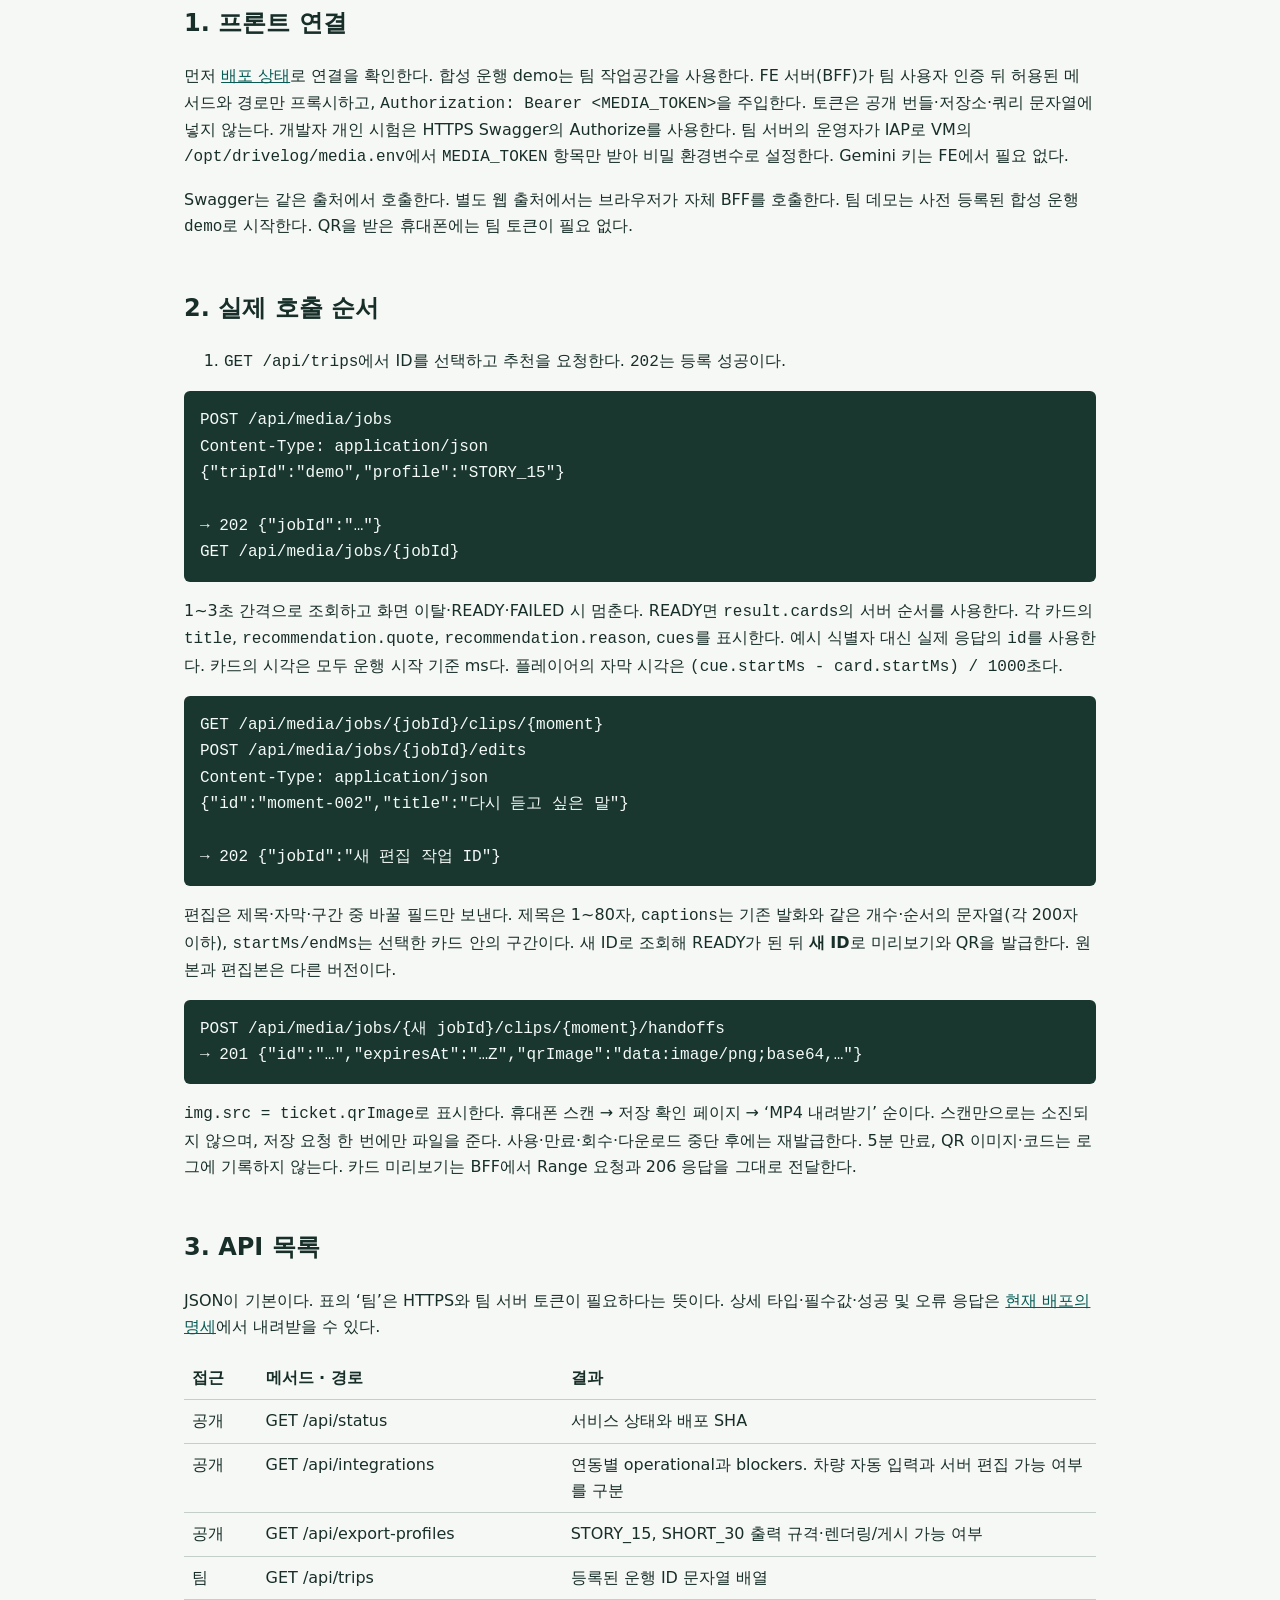
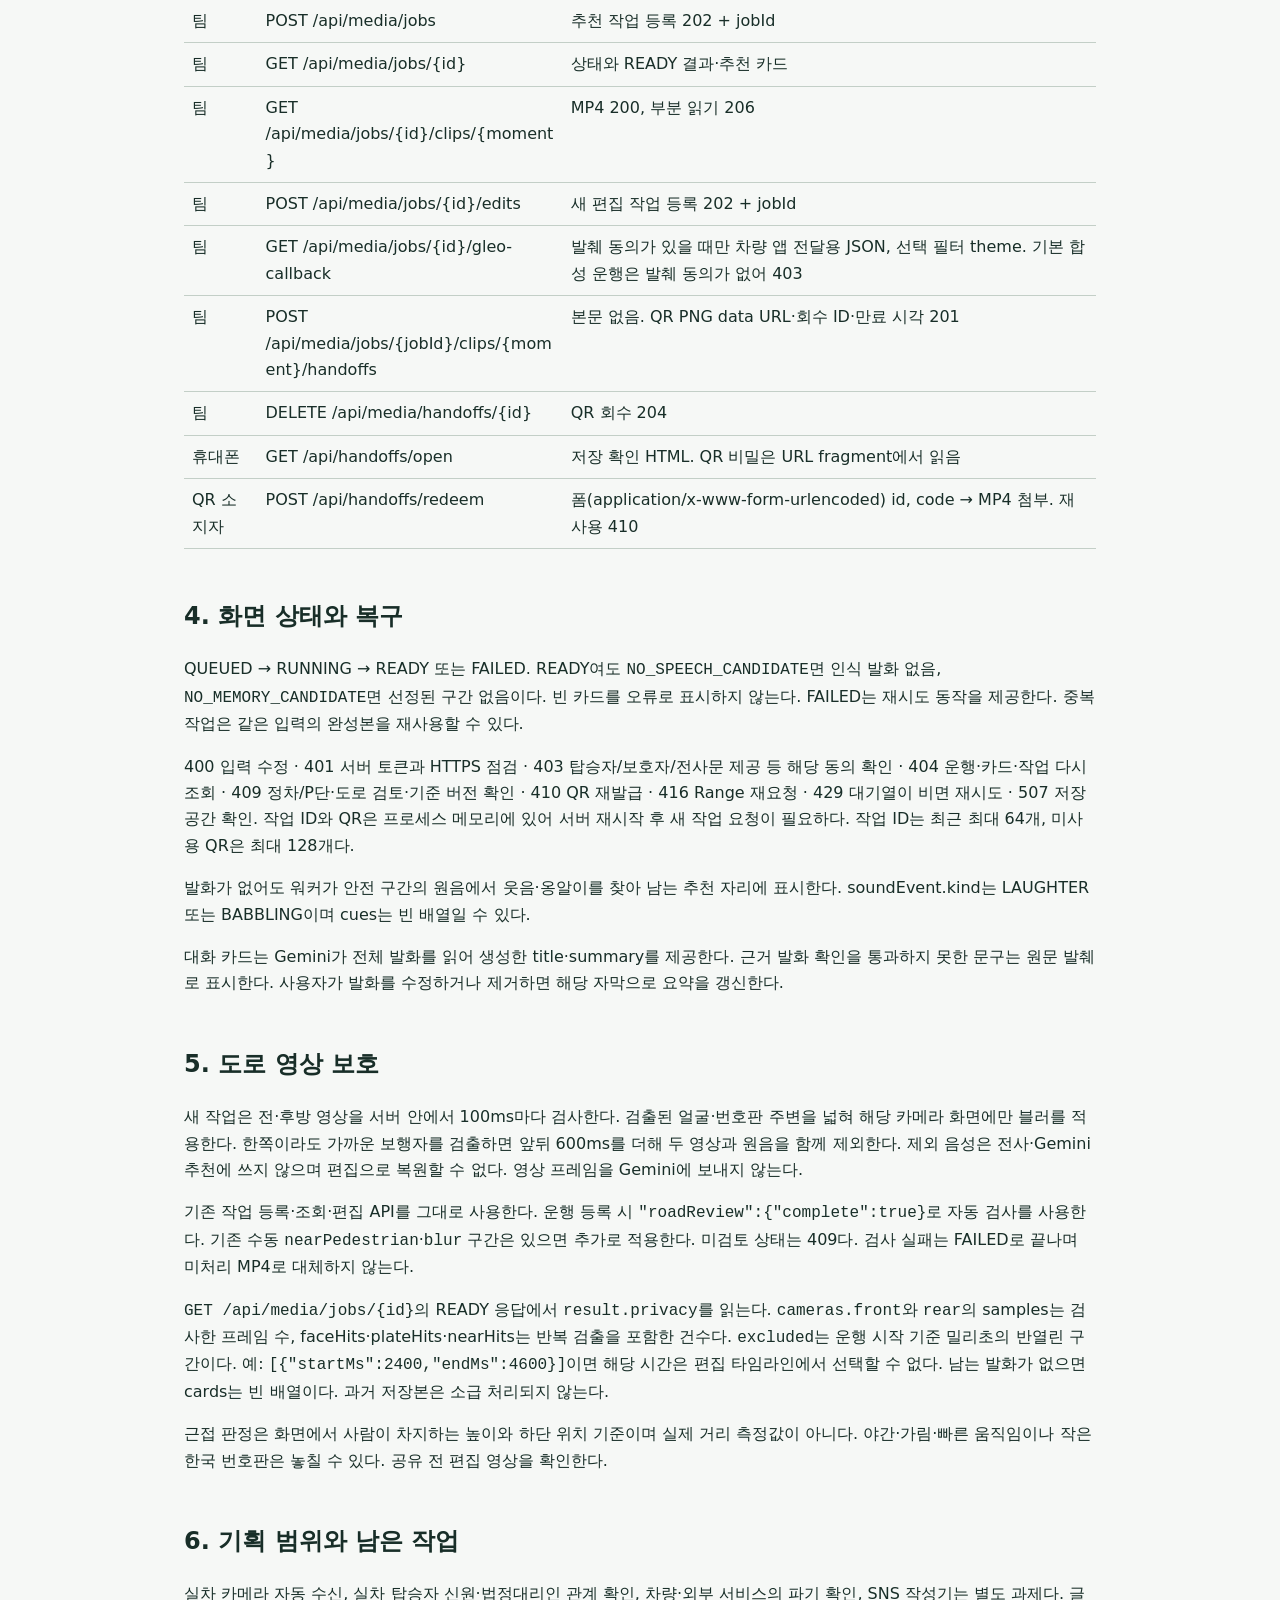
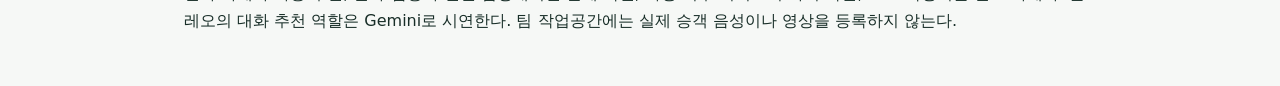
==== commit be9553a4: "Preserve location consent when only clip sharing changes" ====
--- a/src/main/resources/static/api/frontend.html
+++ b/src/main/resources/static/api/frontend.html
@@ -6,6 +6,7 @@
 <section id="private"><h2>개인 운행 시작과 동의</h2>
 <p><a href="#drive-timeline">차량 음성 표시 · 동승자 버튼 · 드라이브 타임라인 연동</a></p>
 <section id="drive-timeline"><h3>주행 중 표시하고 도착 후 함께 보기</h3>
+<p>기존 동의를 수정할 때 <code>useTripContext</code>와 <code>shareMarkedClips</code>를 생략하면 각각의 기존 선택이 유지된다. 처음 동의할 때 두 선택의 기본값은 false다. 장소를 이미 사용한 뒤 위치 동의를 명시적으로 철회하면 운행이 폐기된다.</p>
 <p>출발 시 팀 서버가 같은 주행에 참여할 계정과 출발 시각을 등록한다. 기존 소유자·탑승자 UUID를 사용하며, 같은 입력으로 재시도할 수 있다. 동승자는 기존 개인 운행 목록에서 배정된 주행을 연다.</p>
 <pre>POST /api/private-trips/departures  (운영자 토큰)
 {"sourceId":"주행 UUID","owner":"소유자 UUID","startedAt":"2026-11-13T05:00:00Z",
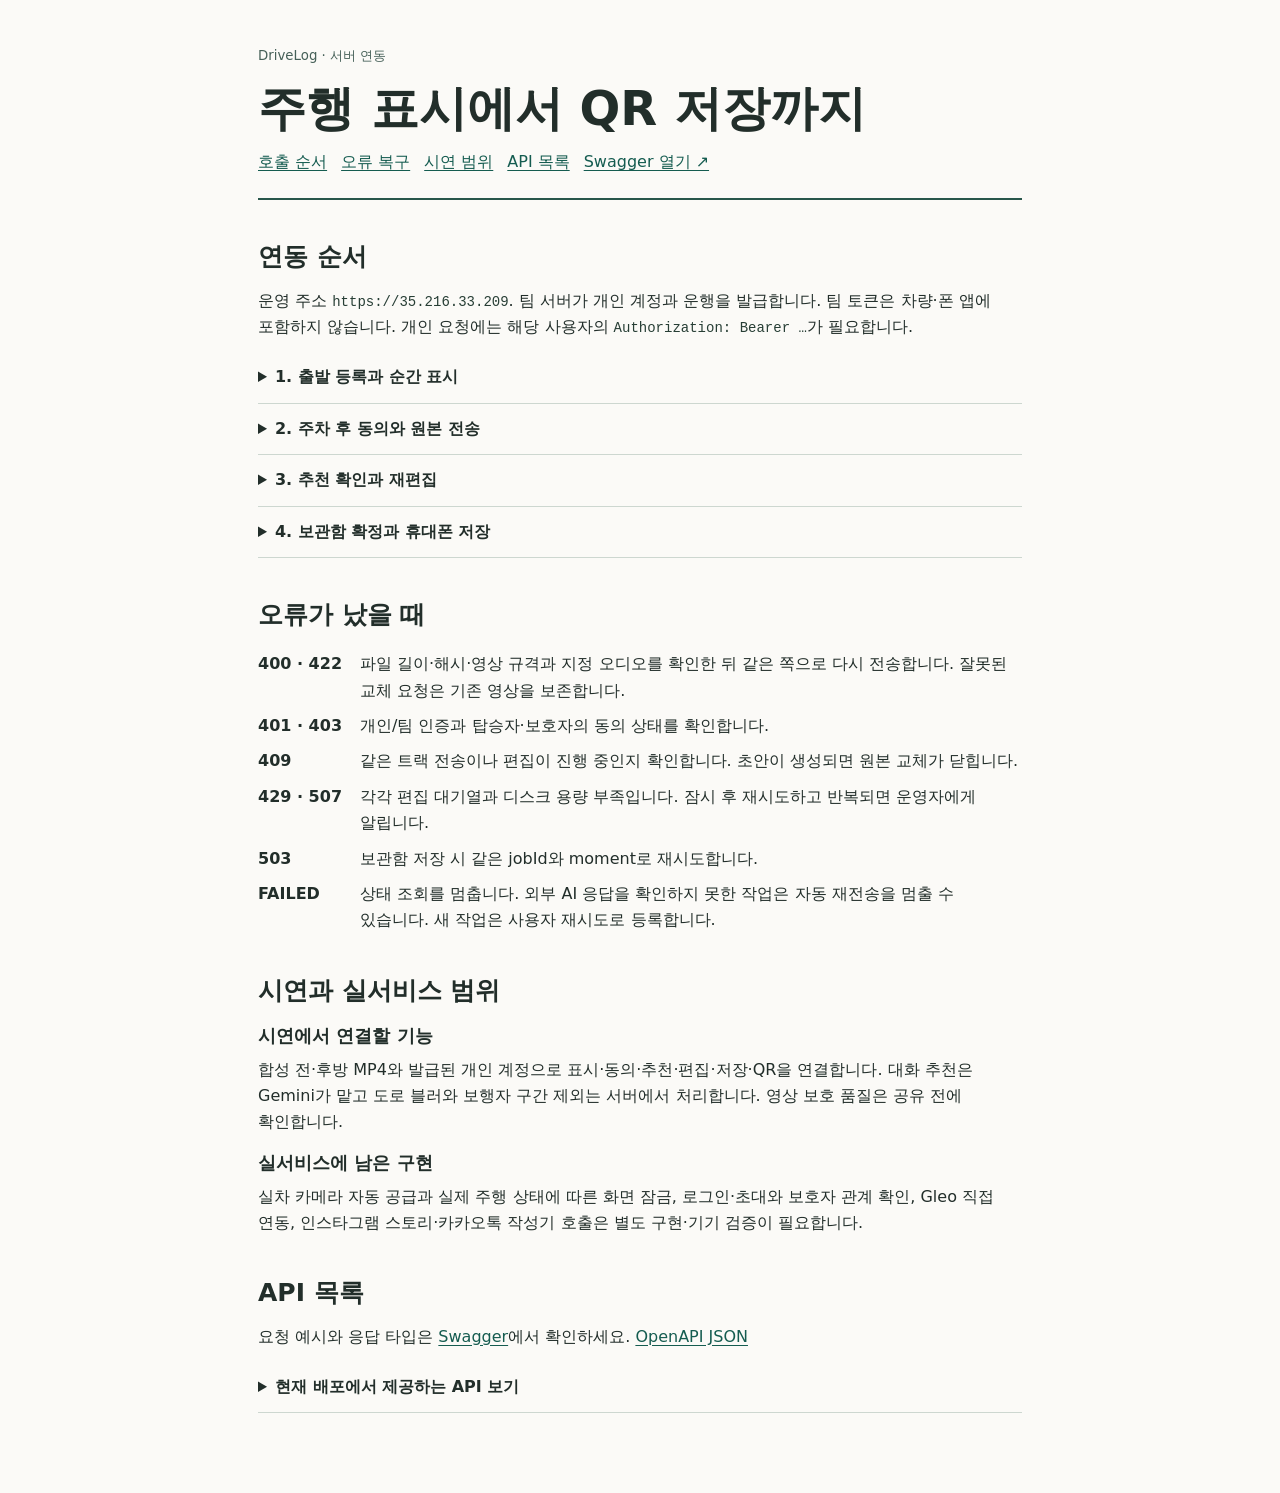
==== commit 542a003e: "Streamline the frontend guide and document recovery contracts" ====
--- a/src/main/resources/static/api/frontend.html
+++ b/src/main/resources/static/api/frontend.html
@@ -1,102 +1,54 @@
-<!doctype html><html lang="ko"><meta charset="utf-8"><meta name="viewport" content="width=device-width,initial-scale=1"><title>DriveLog · 프론트 연동 명세</title>
-<style>*{box-sizing:border-box}body{margin:0;background:#f6f8f6;color:#182e28;font:16px/1.65 system-ui,sans-serif}main{max-width:1040px;margin:auto;padding:32px 5vw 64px}header{border-bottom:3px solid #276053}h2{margin-top:2em}a{color:#075b54}nav{display:flex;flex-wrap:wrap;gap:1em}code{overflow-wrap:anywhere}pre{padding:1em;color:#f4faf7;background:#19372f;border-radius:6px;overflow:auto}table{width:100%;border-collapse:collapse}td,th{padding:8px;border-bottom:1px solid #c3cfc7;text-align:left;vertical-align:top}td:nth-child(2){overflow-wrap:anywhere}small{color:#475e54}</style>
-<main><header><small>DriveLog / 차량 회고 · 프론트엔드 인계</small><h1>대화 추천에서 휴대폰 저장까지</h1>
-<p>운영 기준 주소 <code>https://35.216.33.209</code> · <a href="/api/swagger-ui.html">운영 Swagger</a> · <a href="/api/v3/api-docs">OpenAPI JSON</a>. API 경로는 모두 <code>/api/</code>로 시작한다.</p>
-<nav><a href="#private">개인 운행·동의·보관함</a><a href="#auth">연결</a><a href="#flow">호출 순서</a><a href="#list">전체 명세</a><a href="#state">오류·상태</a><a href="#scope">기획 범위</a></nav></header>
-<section id="private"><h2>개인 운행 시작과 동의</h2>
-<p><a href="#drive-timeline">차량 음성 표시 · 동승자 버튼 · 드라이브 타임라인 연동</a></p>
-<section id="drive-timeline"><h3>주행 중 표시하고 도착 후 함께 보기</h3>
-<p>기존 동의를 수정할 때 <code>useTripContext</code>와 <code>shareMarkedClips</code>를 생략하면 각각의 기존 선택이 유지된다. 처음 동의할 때 두 선택의 기본값은 false다. 장소를 이미 사용한 뒤 위치 동의를 명시적으로 철회하면 운행이 폐기된다.</p>
-<p>출발 시 팀 서버가 같은 주행에 참여할 계정과 출발 시각을 등록한다. 기존 소유자·탑승자 UUID를 사용하며, 같은 입력으로 재시도할 수 있다. 동승자는 기존 개인 운행 목록에서 배정된 주행을 연다.</p>
-<pre>POST /api/private-trips/departures  (운영자 토큰)
-{"sourceId":"주행 UUID","owner":"소유자 UUID","startedAt":"2026-11-13T05:00:00Z",
- "occupants":[{"occupant":"소유자 UUID","under14":false},{"occupant":"동승자 UUID","under14":false}]}
-→ 200 · phase = DRIVING</pre>
-<p>폰은 버튼을 누른 시각, 차량은 음성 명령을 인식한 시각을 출발 기준 밀리초로 보낸다. 각 조작마다 새 UUID를 만들고 통신 재시도에는 같은 UUID와 본문을 쓴다. 성공한 음성 요청에만 “표시했어요”를 읽는다.</p>
-<pre>PUT /api/private-trips/{id}/marks/{markId}         (탑승자 개인 토큰)
+<!doctype html>
+<html lang="ko"><head><meta charset="utf-8"><meta name="viewport" content="width=device-width,initial-scale=1">
+<title>DriveLog | 프론트 연동 가이드</title>
+<style>
+*{box-sizing:border-box}html{scroll-behavior:smooth}body{margin:0;background:#fbfaf7;color:#222e2a;font:16px/1.65 system-ui,sans-serif;word-break:keep-all}main{max-width:880px;padding:42px clamp(18px,5vw,58px) 80px;margin:auto}header{border-bottom:2px solid #28564b;padding-bottom:23px}h1{font-size:clamp(30px,5vw,48px);line-height:1.18;margin:12px 0}h2{font-size:25px;margin:0 0 10px}h3{font-size:18px;margin:0}section{margin-top:36px}p{margin:6px 0 12px}a{color:#155c50;text-underline-offset:3px}nav{display:flex;gap:14px;flex-wrap:wrap}small{color:#466058}li{padding:5px 0}details{padding:12px 0;border-bottom:1px solid #cdd7d0}summary{cursor:pointer;font-weight:650}code,pre{font:14px/1.65 ui-monospace,monospace}code{overflow-wrap:anywhere;color:#273e35}pre{overflow:auto;background:#eaf0eb;padding:12px 14px;border-radius:6px}dl{display:grid;grid-template-columns:max-content 1fr;gap:9px 18px}dt{font-weight:700}dd{margin:0}#api li{list-style:none;border-bottom:1px solid #e3e7e3;padding:10px 0}#api ul{padding:0}#api code{display:block}summary:focus-visible,a:focus-visible{outline:3px solid #d07b20}
+</style></head><body><main><header><small>DriveLog · 서버 연동</small><h1>주행 표시에서 QR 저장까지</h1>
+<nav><a href="#flow">호출 순서</a><a href="#errors">오류 복구</a><a href="#demo">시연 범위</a><a href="#api">API 목록</a><a href="/api/swagger-ui.html">Swagger 열기 ↗</a></nav></header>
+<section id="flow"><h2>연동 순서</h2>
+<p>운영 주소 <code>https://35.216.33.209</code>. 팀 서버가 개인 계정과 운행을 발급합니다. 팀 토큰은 차량·폰 앱에 포함하지 않습니다. 개인 요청에는 해당 사용자의 <code>Authorization: Bearer …</code>가 필요합니다.</p>
+<details><summary>1. 출발 등록과 순간 표시</summary><p>팀 서버가 계정을 발급하고 출발 시각과 참여자를 보냅니다. 전화 버튼과 음성 명령은 출발 기준 밀리초를 사용합니다. 같은 조작을 재시도할 때 markId를 유지합니다.</p>
+<pre>POST /api/accounts
+POST /api/private-trips/departures
+PUT /api/private-trips/{id}/marks/{markId}
 {"kind":"TAP","atMs":1920000}
-PUT /api/private-trips/{id}/voice-marks/{markId}   (탑승자 개인 토큰)
-{"command":"방금 거 저장해줘. 다 같이 웃는 데까지.","atMs":1930000}
-GET /api/private-trips/{id}/timeline               (탑승자 개인 토큰)
-GET /api/private-trips/{id}/marks/{markId}/clip    (탑승자 개인 토큰, video/mp4)</pre>
-<p>음성 명령은 “지금 순간 남겨줘”, “방금 거 저장해줘”, “방금 거 저장해줘. 다 같이 웃는 데까지.” 등을 지원한다. 인식되지 않은 명령은 422다. 인텐트가 이미 있으면 첫 경로에 VOICE 또는 VOICE_UNTIL_LAUGHTER를 보낸다. 차량에서는 이동 중 타임라인·재생을 숨긴다. 서버는 DRIVING, PENDING, UPLOAD 동안 운행당 최대 24개 표시를 받는다. 새 표시가 마감됐거나 같은 키로 다른 요청을 보내면 409다.</p>
-<p>도착 후 같은 sourceId·명단으로 아래의 주행 등록 API를 호출해 PENDING으로 전환한다. 기존 전원 동의와 업로드를 마치고 편집 작업을 요청한다. 동승자에게 표시 클립 재생을 허용하려면 각 승객과 지정 보호자가 동의 본문에 <code>"shareMarkedClips":true</code>를 추가한다. 소유자는 공유 동의 없이도 자기 편집본을 볼 수 있다. 선택적 장소명은 전원 위치 동의 후 기존 context API로 표시와 동일한 atMs의 이벤트 label을 전송한다.</p>
-<p>타임라인은 startedAt과 시간순 entries를 반환한다. 각 entry에는 mark.id·author·atMs·kind, place, state, title, clipUrl이 있다. 시각은 startedAt + atMs로 표시한다. MARKED는 초안 대기, CLIP_READY는 재생 가능, SHARING_DISABLED는 전원 공유 동의 대기, NO_CLIP은 안전한 클립이 없거나 최종 보관에서 선택되지 않은 표시다. clipUrl에 개인 인증을 보낸다. 보행자 제외 구간 또는 원본 범위 밖의 표시는 재생되지 않는다. 웃음 연장 요청은 가까운 웃음이 감지되면 그 끝까지, 감지되지 않으면 기본 구간을 사용한다. 음성이 있는 표시 클립의 제목·요약은 기존 Gemini 경로를 사용한다.</p></section>
-<p>팀 BFF는 로그인한 사용자별로 <code>POST /api/accounts</code>를 호출해 반환된 <code>accountId</code>와 <code>accessToken</code>을 서버에서 안전하게 보관한다. 이후에는 같은 자격증명을 사용한다. 사용자 요청의 계정 ID를 그대로 믿지 말고 로그인 세션에 연결한 개인 토큰을 선택한다. Swagger의 Authorize에서 운영자 작업은 operatorToken, 개인 작업은 personToken을 사용한다. 하나의 요청에 Bearer 헤더는 하나다.</p>
-<p>차량은 운행 UUID와 탑승자 명단, 정차 정보를 먼저 등록한다. 전원 동의가 끝나 UPLOAD가 되면 소유자 개인 토큰으로 전·후방 원본을 각각 전송한다.</p>
-<pre>POST /api/private-trips      (팀 서버)
-{"sourceId":"운행 UUID","source":{"gear":"P","stationary":true,"audioSource":"front","frontOffsetMs":0,"rearOffsetMs":0,"roadReviewed":true},"owner":"소유자 계정 UUID","occupants":[
-  {"occupant":"소유자 UUID","under14":false},
-  {"occupant":"아동 UUID","under14":true,"guardian":"지정 보호자 UUID"}]}</pre>
-<p>신뢰된 등록 주체가 현장에서 확인한 좌석 순서·연령 구분·보호자 관계를 연결한다. 운행의 인원수와 연령 구분은 등록된 원본 명세와 일치해야 한다. 보호자 신분 확인은 등록 주체의 절차다. 응답의 tripId는 이후 모든 개인 운행 작업에 사용한다.</p>
-<h3 id="registration-retry">응답을 받지 못한 주행 등록 다시 보내기</h3>
-<p>팀 서버는 주행마다 <code>sourceId</code>를 한 번 발급하고 첫 전송 전에 등록 본문을 보관한다. 연결이 끊기거나 응답 시간이 초과되면 같은 운영자 Bearer 토큰 권한으로 위의 <code>POST /api/private-trips</code>에 보관한 본문을 다시 보낸다. 탑승자 배열 순서와 카메라 오프셋도 유지한다.</p>
-<table><thead><tr><th>요청</th><th>응답과 프론트 처리</th></tr></thead><tbody>
-<tr><td>최초 등록</td><td><code>200</code> · 반환된 <code>tripId</code>를 저장한다.</td></tr>
-<tr><td>같은 주행과 같은 등록 내용</td><td><code>200</code> · 기존 <code>tripId</code>와 현재 <code>phase</code>를 받는다. 해당 ID의 화면을 갱신한다. 이미 받은 동의는 유지된다.</td></tr>
-<tr><td>같은 ID에 다른 등록 내용</td><td><code>409</code> · 원래 보낸 소유자, 탑승자 명단·순서, <code>source</code> 값을 대조한다.</td></tr>
-</tbody></table>
-<p>소유자 개인 토큰으로 <code>GET /api/private-trips</code>를 호출하면 해당 <code>tripId</code>가 목록에 한 번만 나타난다.</p>
-<pre>GET /api/private-trips                            (각 개인)
-GET /api/private-trips/{id}                       (탑승자·지정 보호자)
-PUT /api/private-trips/{id}/consents/{occupant}/PASSENGER  (탑승자 본인)
-PUT /api/private-trips/{id}/consents/{occupant}/GUARDIAN   (지정 보호자)
-{"extraction":true,"geminiTranscript":true}</pre>
-<p>동의 화면에는 원음 전사, 후보 전사문을 Gemini에 보내는 목적, 최종본 저장과 원본 삭제를 표시한다. 성인·아동은 각자 PASSENGER에, 지정 보호자는 아동의 GUARDIAN에 응답한다. 하나라도 거절하거나 철회하면 폐기를 시작한다. 전원이 동의하면 PENDING → UPLOAD가 된다. PUT /api/private-trips/{id}/media/{side}에 front·rear 파일을 각각 video/mp4로 보낸다. Content-Length와 X-Content-SHA256을 포함한다. 동일 해시 재전송은 안전하다. 두 파일이 검증되면 READY가 된다. 그 뒤 소유자 개인 토큰으로 아래의 <code>POST /api/media/jobs</code>에 개인 tripId를 보내고 편집한다. 미동의 403, 주행 중·도로 검토 미완료 409, 다른 계정의 보관 영상 접근은 404다.</p>
-<p>주행 정보를 사용하려면 승객·보호자 모두 동의 응답에 useTripContext:true를 보낸다. UPLOAD 상태에서 소유자가 PUT /api/private-trips/{id}/context를 호출한다. 선택 입력이며 장소명은 자막에, 대화와 겹친 이벤트 종류는 추천에 사용된다.</p>
-<pre>{"departure":"서울","destination":"속초","events":[{"atMs":12000,"kind":"NEAR_ARRIVAL","label":"속초 도착 직전"}]}</pre>
-<h3>편집 확정과 보관함</h3>
-<pre>POST /api/private-trips/{id}/finalize
-{"jobId":"선택한 READY 작업 UUID","moment":"moment-002"}
-GET /api/library                      → 본인의 저장 목록
-GET /api/library/{id}/clip            → 보관 MP4 (Range 지원)
-POST /api/library/{id}/handoffs       → 휴대폰 저장용 일회 QR
-DELETE /api/private-trips/{id}        → 저장 없이 종료 또는 저장본 삭제</pre>
-<p>개인 운행은 첫 초안 READY 전에 전·후방 원본과 임시 음성을 삭제한다. 보호 처리를 마친 후보 클립으로만 재편집한다. 저장하지 않은 새 운행은 등록 후 24시간, 초안 생성 후에는 그 시점부터 24시간이 지나면 정리한다. 마지막 편집 결과의 jobId와 카드 id를 보내면 선택한 MP4 한 개를 보관한다. SAVED 응답은 이 운행의 서버 원본 폴더·전사 중간물·이전 편집 버전까지 삭제가 끝났음을 뜻한다. 같은 선택으로 다시 확정할 수 있다. 다른 선택이나 진행 중인 작업이 있으면 409다. 확정 후 미리보기와 QR은 보관함 경로에서 발급한다. DISCARDING은 실행 작업이 종료되기를 기다리는 중이며 DISCARDED가 완료다. 보관함과 동의 기록은 서버 재시작 뒤에도 유지된다. 이미 받은 외부 파일, 차량에 남은 자료, 외부 AI의 데이터 보관은 이 서버의 파기 범위 밖이다.</p></section>
-<h2 id="auth">1. 프론트 연결</h2>
-<p>먼저 <a href="/api/status">배포 상태</a>로 연결을 확인한다. 합성 운행 demo는 팀 작업공간을 사용한다. FE 서버(BFF)가 팀 사용자 인증 뒤 허용된 메서드와 경로만 프록시하고, <code>Authorization: Bearer &lt;MEDIA_TOKEN&gt;</code>을 주입한다. 토큰은 공개 번들·저장소·쿼리 문자열에 넣지 않는다. 개발자 개인 시험은 HTTPS Swagger의 Authorize를 사용한다. 팀 서버의 운영자가 IAP로 VM의 <code>/opt/drivelog/media.env</code>에서 <code>MEDIA_TOKEN</code> 항목만 받아 비밀 환경변수로 설정한다. Gemini 키는 FE에서 필요 없다.</p>
-<p>Swagger는 같은 출처에서 호출한다. 별도 웹 출처에서는 브라우저가 자체 BFF를 호출한다. 팀 데모는 사전 등록된 합성 운행 <code>demo</code>로 시작한다. QR을 받은 휴대폰에는 팀 토큰이 필요 없다.</p>
-<h2 id="flow">2. 실제 호출 순서</h2>
-<ol><li><code>GET /api/trips</code>에서 ID를 선택하고 추천을 요청한다. <code>202</code>는 등록 성공이다.</li></ol>
-<pre>POST /api/media/jobs
-Content-Type: application/json
-{"tripId":"demo","profile":"STORY_15"}
-
-→ 202 {"jobId":"…"}
-GET /api/media/jobs/{jobId}</pre>
-<p>1~3초 간격으로 조회하고 화면 이탈·READY·FAILED 시 멈춘다. READY면 <code>result.cards</code>의 서버 순서를 사용한다. 각 카드의 <code>title</code>, <code>recommendation.quote</code>, <code>recommendation.reason</code>, <code>cues</code>를 표시한다. 예시 식별자 대신 실제 응답의 <code>id</code>를 사용한다. 카드의 시각은 모두 운행 시작 기준 ms다. 플레이어의 자막 시각은 <code>(cue.startMs - card.startMs) / 1000</code>초다.</p>
-<pre>GET /api/media/jobs/{jobId}/clips/{moment}
-POST /api/media/jobs/{jobId}/edits
-Content-Type: application/json
-{"id":"moment-002","title":"다시 듣고 싶은 말"}
-
-→ 202 {"jobId":"새 편집 작업 ID"}</pre>
-<p>편집은 제목·자막·구간 중 바꿀 필드만 보낸다. 제목은 1~80자, <code>captions</code>는 기존 발화와 같은 개수·순서의 문자열(각 200자 이하), <code>startMs/endMs</code>는 선택한 카드 안의 구간이다. 새 ID로 조회해 READY가 된 뒤 <strong>새 ID</strong>로 미리보기와 QR을 발급한다. 원본과 편집본은 다른 버전이다.</p>
-<pre>POST /api/media/jobs/{새 jobId}/clips/{moment}/handoffs
-→ 201 {"id":"…","expiresAt":"…Z","qrImage":"data:image/png;base64,…"}</pre>
-<p><code>img.src = ticket.qrImage</code>로 표시한다. 휴대폰 스캔 → 저장 확인 페이지 → ‘MP4 내려받기’ 순이다. 스캔만으로는 소진되지 않으며, 저장 요청 한 번에만 파일을 준다. 사용·만료·회수·다운로드 중단 후에는 재발급한다. 5분 만료, QR 이미지·코드는 로그에 기록하지 않는다. 카드 미리보기는 BFF에서 Range 요청과 206 응답을 그대로 전달한다.</p>
-<h2 id="list">3. API 목록</h2><p>JSON이 기본이다. 표의 ‘팀’은 HTTPS와 팀 서버 토큰이 필요하다는 뜻이다. 상세 타입·필수값·성공 및 오류 응답은 <a href="/api/v3/api-docs">현재 배포의 명세</a>에서 내려받을 수 있다.</p>
-<table><thead><tr><th>접근</th><th>메서드 · 경로</th><th>결과</th></tr></thead><tbody>
-<tr><td>공개</td><td>GET /api/status</td><td>서비스 상태와 배포 SHA</td></tr>
-<tr><td>공개</td><td>GET /api/integrations</td><td>연동별 operational과 blockers. 차량 자동 입력과 서버 편집 가능 여부를 구분</td></tr>
-<tr><td>공개</td><td>GET /api/export-profiles</td><td>STORY_15, SHORT_30 출력 규격·렌더링/게시 가능 여부</td></tr>
-<tr><td>팀</td><td>GET /api/trips</td><td>등록된 운행 ID 문자열 배열</td></tr>
-<tr><td>팀</td><td>POST /api/media/jobs</td><td>추천 작업 등록 202 + jobId</td></tr>
-<tr><td>팀</td><td>GET /api/media/jobs/{id}</td><td>상태와 READY 결과·추천 카드</td></tr>
-<tr><td>팀</td><td>GET /api/media/jobs/{id}/clips/{moment}</td><td>MP4 200, 부분 읽기 206</td></tr>
-<tr><td>팀</td><td>POST /api/media/jobs/{id}/edits</td><td>새 편집 작업 등록 202 + jobId</td></tr>
-<tr><td>팀</td><td>GET /api/media/jobs/{id}/gleo-callback</td><td>발췌 동의가 있을 때만 차량 앱 전달용 JSON, 선택 필터 theme. 기본 합성 운행은 발췌 동의가 없어 403</td></tr>
-<tr><td>팀</td><td>POST /api/media/jobs/{jobId}/clips/{moment}/handoffs</td><td>본문 없음. QR PNG data URL·회수 ID·만료 시각 201</td></tr>
-<tr><td>팀</td><td>DELETE /api/media/handoffs/{id}</td><td>QR 회수 204</td></tr>
-<tr><td>휴대폰</td><td>GET /api/handoffs/open</td><td>저장 확인 HTML. QR 비밀은 URL fragment에서 읽음</td></tr>
-<tr><td>QR 소지자</td><td>POST /api/handoffs/redeem</td><td>폼(application/x-www-form-urlencoded) id, code → MP4 첨부. 재사용 410</td></tr>
-</tbody></table>
-<h2 id="state">4. 화면 상태와 복구</h2><p>QUEUED → RUNNING → READY 또는 FAILED. READY여도 <code>NO_SPEECH_CANDIDATE</code>면 인식 발화 없음, <code>NO_MEMORY_CANDIDATE</code>면 선정된 구간 없음이다. 빈 카드를 오류로 표시하지 않는다. FAILED는 재시도 동작을 제공한다. 중복 작업은 같은 입력의 완성본을 재사용할 수 있다.</p>
-<p>400 입력 수정 · 401 서버 토큰과 HTTPS 점검 · 403 탑승자/보호자/전사문 제공 등 해당 동의 확인 · 404 운행·카드·작업 다시 조회 · 409 정차/P단·도로 검토·기준 버전 확인 · 410 QR 재발급 · 416 Range 재요청 · 429 대기열이 비면 재시도 · 507 저장공간 확인. 작업 ID와 QR은 프로세스 메모리에 있어 서버 재시작 후 새 작업 요청이 필요하다. 작업 ID는 최근 최대 64개, 미사용 QR은 최대 128개다.</p>
-<p>발화가 없어도 워커가 안전 구간의 원음에서 웃음·옹알이를 찾아 남는 추천 자리에 표시한다. soundEvent.kind는 LAUGHTER 또는 BABBLING이며 cues는 빈 배열일 수 있다.</p>
-<p>대화 카드는 Gemini가 전체 발화를 읽어 생성한 title·summary를 제공한다. 근거 발화 확인을 통과하지 못한 문구는 원문 발췌로 표시한다. 사용자가 발화를 수정하거나 제거하면 해당 자막으로 요약을 갱신한다.</p>
-<h2 id="privacy">5. 도로 영상 보호</h2><p>새 작업은 전·후방 영상을 서버 안에서 100ms마다 검사한다. 검출된 얼굴·번호판 주변을 넓혀 해당 카메라 화면에만 블러를 적용한다. 한쪽이라도 가까운 보행자를 검출하면 앞뒤 600ms를 더해 두 영상과 원음을 함께 제외한다. 제외 음성은 전사·Gemini 추천에 쓰지 않으며 편집으로 복원할 수 없다. 영상 프레임을 Gemini에 보내지 않는다.</p>
-<p>기존 작업 등록·조회·편집 API를 그대로 사용한다. 운행 등록 시 <code>"roadReview":{"complete":true}</code>로 자동 검사를 사용한다. 기존 수동 <code>nearPedestrian</code>·<code>blur</code> 구간은 있으면 추가로 적용한다. 미검토 상태는 409다. 검사 실패는 FAILED로 끝나며 미처리 MP4로 대체하지 않는다.</p>
-<p><code>GET /api/media/jobs/{id}</code>의 READY 응답에서 <code>result.privacy</code>를 읽는다. <code>cameras.front</code>와 <code>rear</code>의 samples는 검사한 프레임 수, faceHits·plateHits·nearHits는 반복 검출을 포함한 건수다. <code>excluded</code>는 운행 시작 기준 밀리초의 반열린 구간이다. 예: <code>[{"startMs":2400,"endMs":4600}]</code>이면 해당 시간은 편집 타임라인에서 선택할 수 없다. 남는 발화가 없으면 cards는 빈 배열이다. 과거 저장본은 소급 처리되지 않는다.</p>
-<p>근접 판정은 화면에서 사람이 차지하는 높이와 하단 위치 기준이며 실제 거리 측정값이 아니다. 야간·가림·빠른 움직임이나 작은 한국 번호판은 놓칠 수 있다. 공유 전 편집 영상을 확인한다.</p>
-<h2 id="scope">6. 기획 범위와 남은 작업</h2><p>실차 카메라 자동 수신, 실차 탑승자 신원·법정대리인 관계 확인, 차량·외부 서비스의 파기 확인, SNS 작성기는 별도 과제다. 글레오의 대화 추천 역할은 Gemini로 시연한다. 팀 작업공간에는 실제 승객 음성이나 영상을 등록하지 않는다.</p></main></html>
+PUT /api/private-trips/{id}/voice-marks/{markId}
+{"command":"방금 거 저장해줘","atMs":1930000}
+GET /api/private-trips/{id}/timeline</pre></details>
+<details><summary>2. 주차 후 동의와 원본 전송</summary><p>같은 sourceId와 명단으로 정차를 등록합니다. 탑승자는 각자 동의하고 만 14세 미만은 지정 보호자도 동의합니다. 위치와 표시 클립 공유는 별도 선택입니다.</p>
+<pre>POST /api/private-trips
+PUT /api/private-trips/{id}/consents/{occupant}/{role}
+{"extraction":true,"geminiTranscript":true,
+ "useTripContext":false,"shareMarkedClips":false}
+PUT /api/private-trips/{id}/media/{side}</pre>
+<p>UPLOAD부터 소유자가 front·rear를 각각 <code>video/mp4</code>로 보냅니다. Content-Length와 X-Content-SHA256(소문자 hex)이 필요합니다. 파일당 최대 8 GiB, 재생시간 24시간 이하, 긴 변 4096픽셀·총 4096×2160픽셀 이하입니다. 지정한 오디오 소스에는 음성이 있는 트랙이 필요합니다. 편집 시작 전 한쪽만 교체할 수 있습니다.</p></details>
+<details><summary>3. 추천 확인과 재편집</summary><pre>POST /api/media/jobs
+{"tripId":"trip-…","profile":"STORY_15"}
+GET /api/media/jobs/{id}
+POST /api/media/jobs/{id}/edits
+{"id":"moment-001","title":"처음 본 바다"}</pre><p>202 응답의 jobId를 저장하고 QUEUED·RUNNING 동안 조회합니다. 서버 재시작 후에도 같은 ID를 사용합니다. READY여도 cards가 비어 있을 수 있습니다. 원본은 보호 초안 생성 직후 파기됩니다. 재편집은 새 jobId를 반환합니다.</p></details>
+<details><summary>4. 보관함 확정과 휴대폰 저장</summary><pre>POST /api/private-trips/{id}/finalize
+{"jobId":"편집 작업 UUID","moment":"moment-001"}
+GET /api/library
+GET /api/library/{id}/clip
+POST /api/library/{tripId}/handoffs</pre><p>저장 성공 후 보관함을 갱신합니다. QR의 qrImage를 표시하면 휴대폰에서 확인 후 MP4를 내려받습니다. 5분 만료 또는 1회 사용 후 다시 발급합니다. 토큰과 QR 이미지는 로그에 남기지 않습니다.</p></details></section>
+<section id="errors"><h2>오류가 났을 때</h2><dl>
+<dt>400 · 422</dt><dd>파일 길이·해시·영상 규격과 지정 오디오를 확인한 뒤 같은 쪽으로 다시 전송합니다. 잘못된 교체 요청은 기존 영상을 보존합니다.</dd>
+<dt>401 · 403</dt><dd>개인/팀 인증과 탑승자·보호자의 동의 상태를 확인합니다.</dd>
+<dt>409</dt><dd>같은 트랙 전송이나 편집이 진행 중인지 확인합니다. 초안이 생성되면 원본 교체가 닫힙니다.</dd>
+<dt>429 · 507</dt><dd>각각 편집 대기열과 디스크 용량 부족입니다. 잠시 후 재시도하고 반복되면 운영자에게 알립니다.</dd>
+<dt>503</dt><dd>보관함 저장 시 같은 jobId와 moment로 재시도합니다.</dd>
+<dt>FAILED</dt><dd>상태 조회를 멈춥니다. 외부 AI 응답을 확인하지 못한 작업은 자동 재전송을 멈출 수 있습니다. 새 작업은 사용자 재시도로 등록합니다.</dd></dl></section>
+<section id="demo"><h2>시연과 실서비스 범위</h2><h3>시연에서 연결할 기능</h3><p>합성 전·후방 MP4와 발급된 개인 계정으로 표시·동의·추천·편집·저장·QR을 연결합니다. 대화 추천은 Gemini가 맡고 도로 블러와 보행자 구간 제외는 서버에서 처리합니다. 영상 보호 품질은 공유 전에 확인합니다.</p>
+<h3>실서비스에 남은 구현</h3><p>실차 카메라 자동 공급과 실제 주행 상태에 따른 화면 잠금, 로그인·초대와 보호자 관계 확인, Gleo 직접 연동, 인스타그램 스토리·카카오톡 작성기 호출은 별도 구현·기기 검증이 필요합니다.</p></section>
+<section id="api"><h2>API 목록</h2><p>요청 예시와 응답 타입은 <a href="/api/swagger-ui.html">Swagger</a>에서 확인하세요. <a href="/api/v3/api-docs">OpenAPI JSON</a></p><details><summary>현재 배포에서 제공하는 API 보기</summary><ul id="operations"></ul><p id="notice" role="status"></p></details></section>
+</main><script>
+const list=document.querySelector('#operations');
+document.querySelector('#api details').addEventListener('toggle',async function(){
+ if(!this.open || list.childElementCount)return;
+ try{const res=await fetch('/api/v3/api-docs');if(!res.ok)throw Error();const spec=await res.json();
+ for(const [path,ops] of Object.entries(spec.paths))for(const [method,op] of Object.entries(ops)){
+ if(!op.operationId)continue;const row=document.createElement('li'),endpoint=document.createElement('code');
+ endpoint.textContent=method.toUpperCase()+' '+path;row.append(op.summary||op.operationId,endpoint);list.append(row);}
+ }catch{document.querySelector('#notice').textContent='목록을 불러오지 못했습니다. 위 Swagger 링크를 이용하세요.'}
+});</script></body></html>
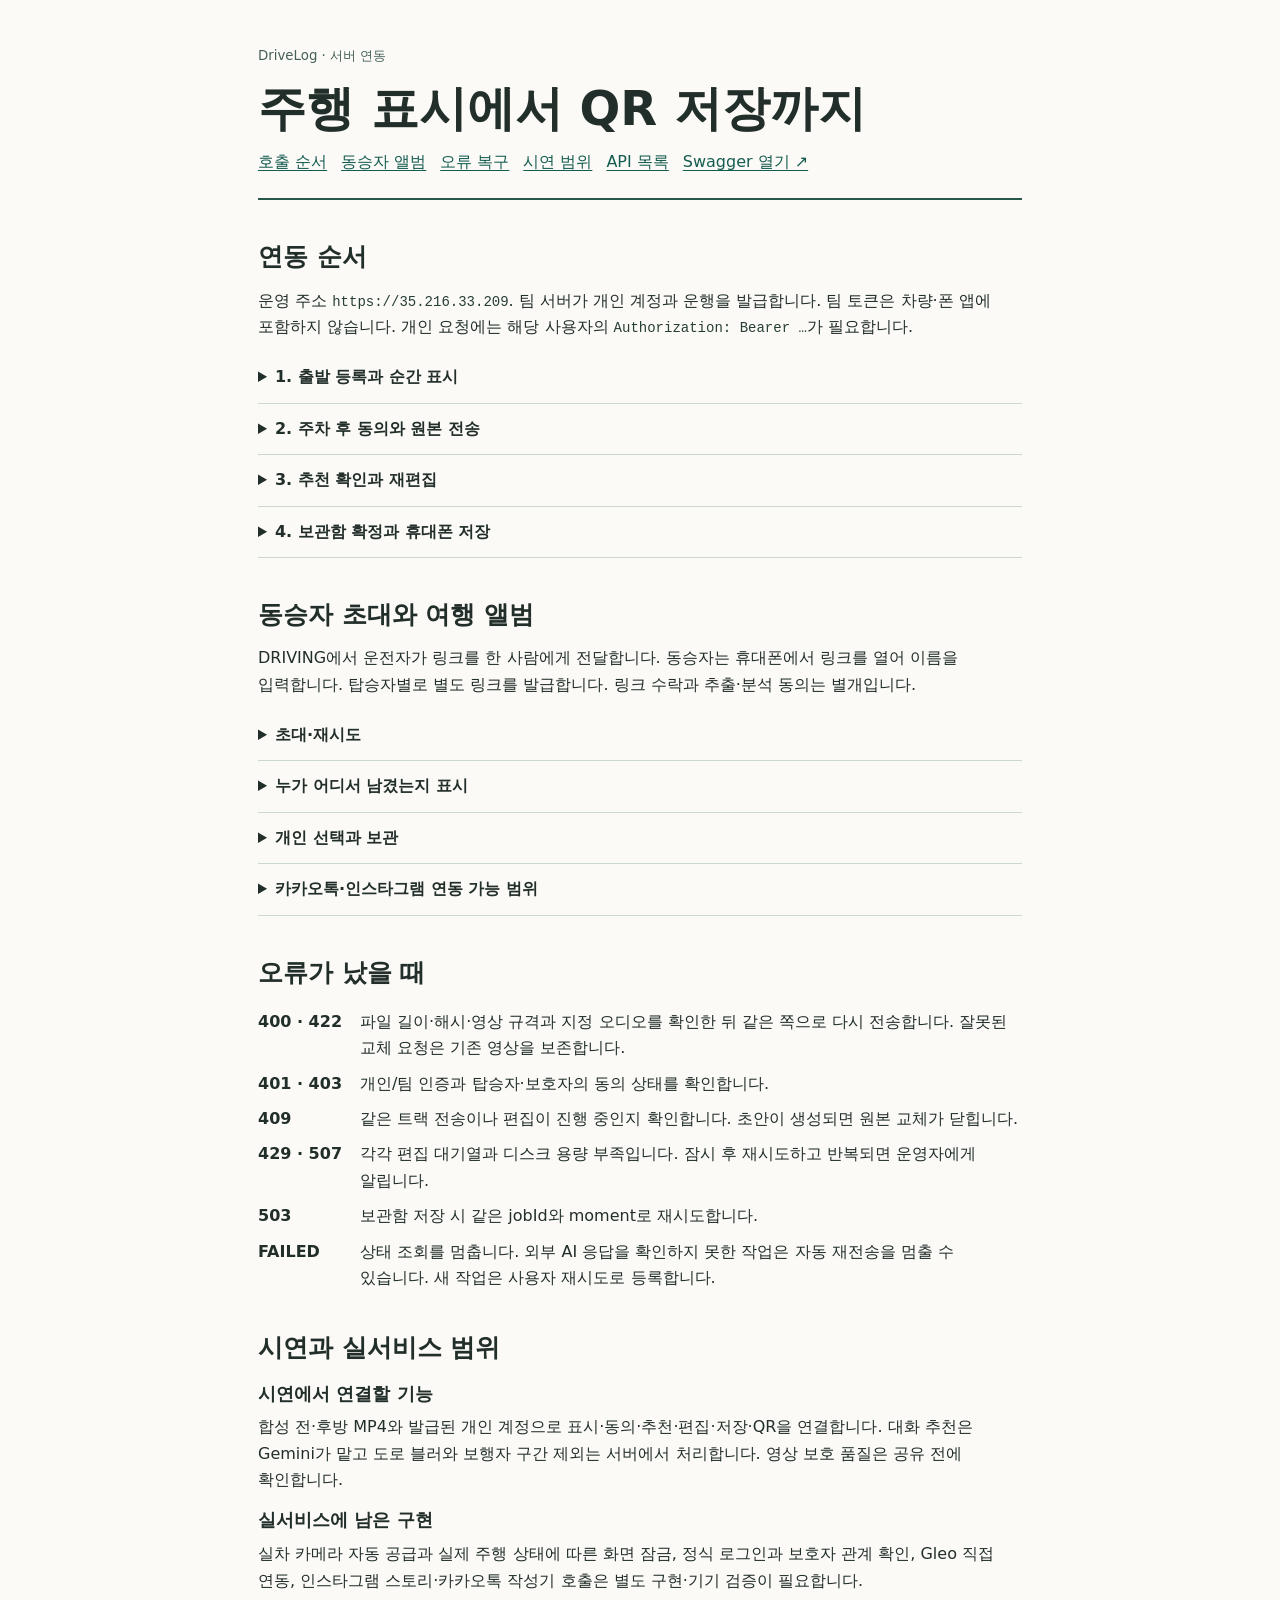
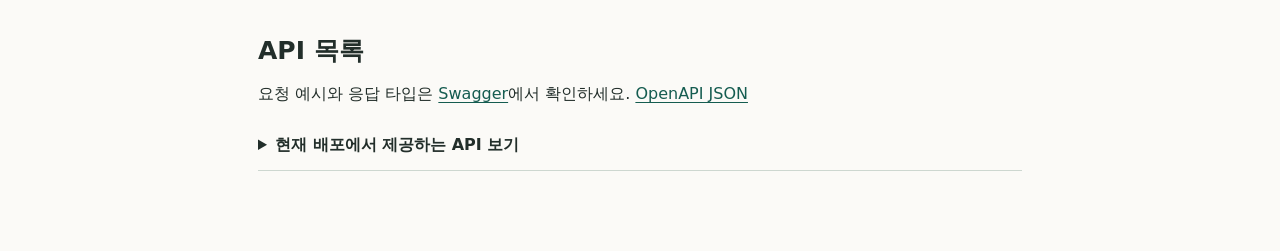
==== commit 2415b40c: "Document invitation and album contracts with regression coverage" ====
--- a/src/main/resources/static/api/frontend.html
+++ b/src/main/resources/static/api/frontend.html
@@ -4,7 +4,7 @@
 <style>
 *{box-sizing:border-box}html{scroll-behavior:smooth}body{margin:0;background:#fbfaf7;color:#222e2a;font:16px/1.65 system-ui,sans-serif;word-break:keep-all}main{max-width:880px;padding:42px clamp(18px,5vw,58px) 80px;margin:auto}header{border-bottom:2px solid #28564b;padding-bottom:23px}h1{font-size:clamp(30px,5vw,48px);line-height:1.18;margin:12px 0}h2{font-size:25px;margin:0 0 10px}h3{font-size:18px;margin:0}section{margin-top:36px}p{margin:6px 0 12px}a{color:#155c50;text-underline-offset:3px}nav{display:flex;gap:14px;flex-wrap:wrap}small{color:#466058}li{padding:5px 0}details{padding:12px 0;border-bottom:1px solid #cdd7d0}summary{cursor:pointer;font-weight:650}code,pre{font:14px/1.65 ui-monospace,monospace}code{overflow-wrap:anywhere;color:#273e35}pre{overflow:auto;background:#eaf0eb;padding:12px 14px;border-radius:6px}dl{display:grid;grid-template-columns:max-content 1fr;gap:9px 18px}dt{font-weight:700}dd{margin:0}#api li{list-style:none;border-bottom:1px solid #e3e7e3;padding:10px 0}#api ul{padding:0}#api code{display:block}summary:focus-visible,a:focus-visible{outline:3px solid #d07b20}
 </style></head><body><main><header><small>DriveLog · 서버 연동</small><h1>주행 표시에서 QR 저장까지</h1>
-<nav><a href="#flow">호출 순서</a><a href="#errors">오류 복구</a><a href="#demo">시연 범위</a><a href="#api">API 목록</a><a href="/api/swagger-ui.html">Swagger 열기 ↗</a></nav></header>
+<nav><a href="#flow">호출 순서</a><a href="#album">동승자 앨범</a><a href="#errors">오류 복구</a><a href="#demo">시연 범위</a><a href="#api">API 목록</a><a href="/api/swagger-ui.html">Swagger 열기 ↗</a></nav></header>
 <section id="flow"><h2>연동 순서</h2>
 <p>운영 주소 <code>https://35.216.33.209</code>. 팀 서버가 개인 계정과 운행을 발급합니다. 팀 토큰은 차량·폰 앱에 포함하지 않습니다. 개인 요청에는 해당 사용자의 <code>Authorization: Bearer …</code>가 필요합니다.</p>
 <details><summary>1. 출발 등록과 순간 표시</summary><p>팀 서버가 계정을 발급하고 출발 시각과 참여자를 보냅니다. 전화 버튼과 음성 명령은 출발 기준 밀리초를 사용합니다. 같은 조작을 재시도할 때 markId를 유지합니다.</p>
@@ -32,6 +32,19 @@
 GET /api/library
 GET /api/library/{id}/clip
 POST /api/library/{tripId}/handoffs</pre><p>저장 성공 후 보관함을 갱신합니다. QR의 qrImage를 표시하면 휴대폰에서 확인 후 MP4를 내려받습니다. 5분 만료 또는 1회 사용 후 다시 발급합니다. 토큰과 QR 이미지는 로그에 남기지 않습니다.</p></details></section>
+<section id="album"><h2>동승자 초대와 여행 앨범</h2>
+<p>DRIVING에서 운전자가 링크를 한 사람에게 전달합니다. 동승자는 휴대폰에서 링크를 열어 이름을 입력합니다. 탑승자별로 별도 링크를 발급합니다. 링크 수락과 추출·분석 동의는 별개입니다.</p>
+<details><summary>초대·재시도</summary><pre>POST /api/private-trips/{id}/invites
+{"under14":false}
+→ {"url":"https://…/api/join.html#…","expiresAt":"…"}
+PUT /api/private-trips/{id}/display-name
+{"displayName":"은서"}</pre><p>만 14세 미만은 under14=true와 같은 차에 등록된 성인 guardian UUID를 지정합니다. 링크는 30분 동안 한 기기가 사용할 수 있고 주차 등록 시 마감합니다. 자체 앱은 POST /api/private-trips/{id}/join으로 code, displayName, claimKey를 보내세요. claimKey는 32바이트 난수를 패딩 없는 base64url로 인코딩하며 같은 요청 재시도에 유지합니다. URL과 토큰을 로그에 남기지 않습니다.</p></details>
+<details><summary>누가 어디서 남겼는지 표시</summary><p>GET timeline의 entries에서 authorName, mark.author, place, mark.atMs를 읽습니다. 장소는 전원 위치 동의 후 등록한 사건 중 30초 이내 가장 가까운 라벨입니다. 양쪽 거리가 같고 라벨이 다르거나 근거가 없으면 null입니다. 위치는 동의·맥락 등록 이후 표시됩니다.</p></details>
+<details><summary>개인 선택과 보관</summary><pre>PUT /api/private-trips/{id}/picks/{markId}
+POST /api/private-trips/{id}/finalize
+GET /api/library</pre><p>안전한 클립이 생성된 내 표시는 기본 선택입니다. 초안 READY에서 재생 가능한 다른 표시도 내 목록에 추가할 수 있습니다. 소유자가 최종 편집본을 확정하면 각자의 표시 클립과 추가 선택이 함께 보관됩니다. 잘라낸 시점은 최종 편집본에 연결되지 않습니다. 목록 항목별 clipUrl을 사용하세요. 기존 항목의 URL이 없으면 /api/library/{tripId}/clip을 사용합니다. 동승자 재생에는 현재의 전원 공유 동의가 필요합니다. 추출 철회 시 공동 보관본도 삭제됩니다.</p></details>
+<details><summary>카카오톡·인스타그램 연동 가능 범위</summary><p>카카오톡 공유 SDK는 사용자가 채팅방을 선택해 링크 메시지를 전송합니다. 개인 보관 URL에는 인증이 필요하고 일회 QR은 한 번만 사용할 수 있습니다. 여러 사람이 보는 공유 링크는 별도 권한 설계가 필요합니다. 파일은 폰에 받은 MP4를 OS 공유 메뉴로 전달해 수신 앱 지원을 확인합니다. <a href="https://developers.kakao.com/docs/ko/kakaotalk-share/common">카카오 공식 가이드</a></p>
+<p>인스타 스토리는 모바일 작성기에 넘겨 사용자가 게시합니다. 릴스는 내려받은 MP4를 릴스 작성기에서 선택할 수 있습니다. 앱에서 작성기로 직접 넘기는 경로는 모바일 기기 검증이 필요합니다. 서버 게시 API는 게시 권한을 부여한 프로 계정 대상이며 Facebook Login 경로의 스토리는 비즈니스 계정 조건이 있습니다. DriveLog는 SNS에 자동 게시하지 않습니다. <a href="https://www.postman.com/meta/instagram/documentation/6yqw8pt/instagram-api">Meta 게시 API</a></p></details></section>
 <section id="errors"><h2>오류가 났을 때</h2><dl>
 <dt>400 · 422</dt><dd>파일 길이·해시·영상 규격과 지정 오디오를 확인한 뒤 같은 쪽으로 다시 전송합니다. 잘못된 교체 요청은 기존 영상을 보존합니다.</dd>
 <dt>401 · 403</dt><dd>개인/팀 인증과 탑승자·보호자의 동의 상태를 확인합니다.</dd>
@@ -40,7 +53,7 @@
 <dt>503</dt><dd>보관함 저장 시 같은 jobId와 moment로 재시도합니다.</dd>
 <dt>FAILED</dt><dd>상태 조회를 멈춥니다. 외부 AI 응답을 확인하지 못한 작업은 자동 재전송을 멈출 수 있습니다. 새 작업은 사용자 재시도로 등록합니다.</dd></dl></section>
 <section id="demo"><h2>시연과 실서비스 범위</h2><h3>시연에서 연결할 기능</h3><p>합성 전·후방 MP4와 발급된 개인 계정으로 표시·동의·추천·편집·저장·QR을 연결합니다. 대화 추천은 Gemini가 맡고 도로 블러와 보행자 구간 제외는 서버에서 처리합니다. 영상 보호 품질은 공유 전에 확인합니다.</p>
-<h3>실서비스에 남은 구현</h3><p>실차 카메라 자동 공급과 실제 주행 상태에 따른 화면 잠금, 로그인·초대와 보호자 관계 확인, Gleo 직접 연동, 인스타그램 스토리·카카오톡 작성기 호출은 별도 구현·기기 검증이 필요합니다.</p></section>
+<h3>실서비스에 남은 구현</h3><p>실차 카메라 자동 공급과 실제 주행 상태에 따른 화면 잠금, 정식 로그인과 보호자 관계 확인, Gleo 직접 연동, 인스타그램 스토리·카카오톡 작성기 호출은 별도 구현·기기 검증이 필요합니다.</p></section>
 <section id="api"><h2>API 목록</h2><p>요청 예시와 응답 타입은 <a href="/api/swagger-ui.html">Swagger</a>에서 확인하세요. <a href="/api/v3/api-docs">OpenAPI JSON</a></p><details><summary>현재 배포에서 제공하는 API 보기</summary><ul id="operations"></ul><p id="notice" role="status"></p></details></section>
 </main><script>
 const list=document.querySelector('#operations');
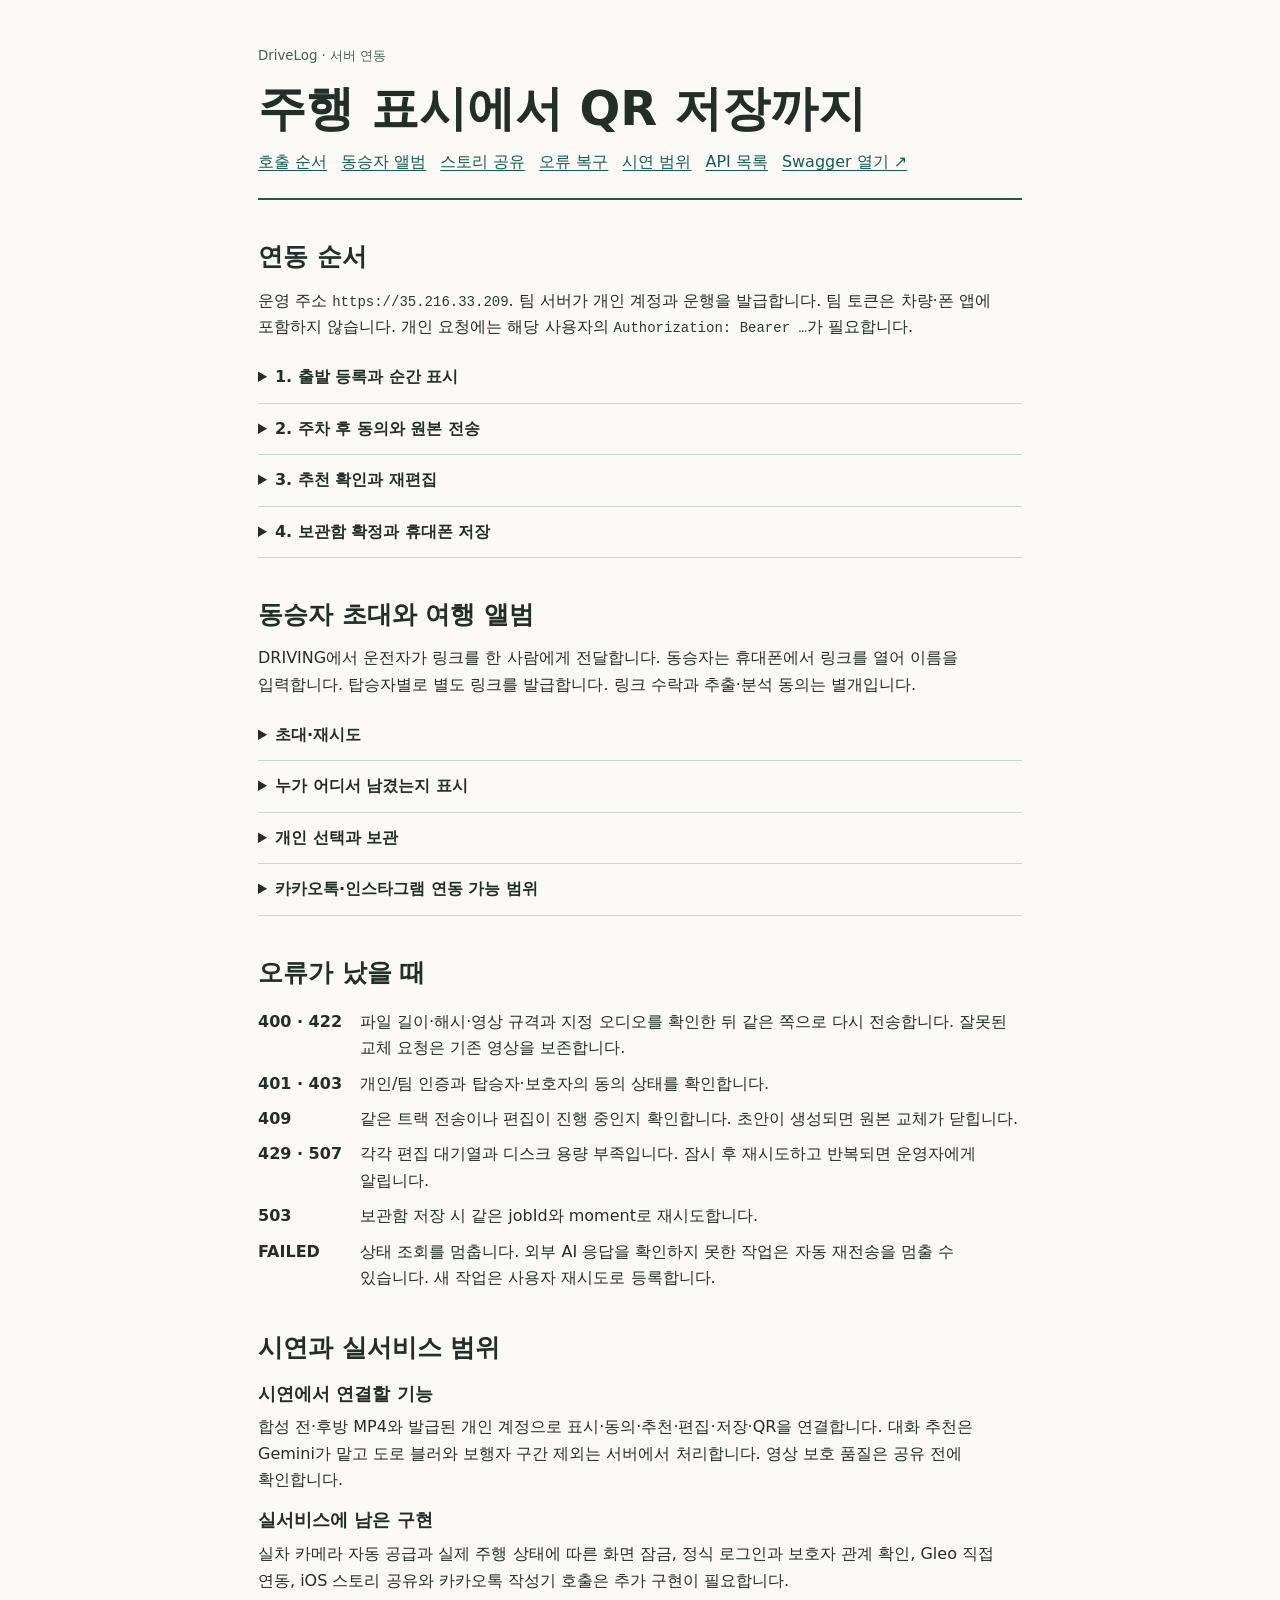
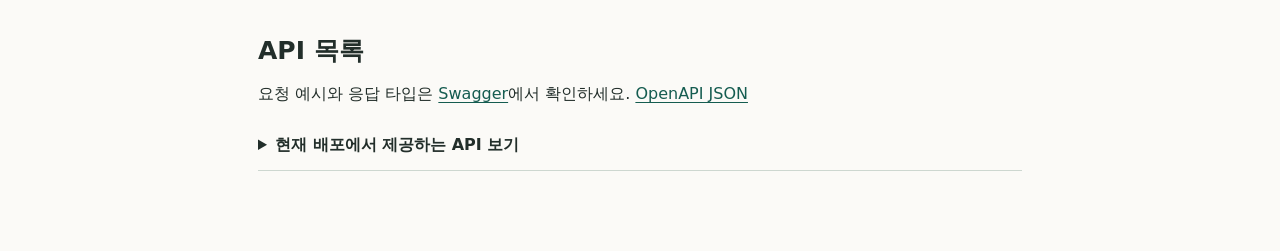
==== commit eb968e37: "feat: offer Android story sharing from the clip QR" ====
--- a/src/main/resources/static/api/frontend.html
+++ b/src/main/resources/static/api/frontend.html
@@ -4,7 +4,7 @@
 <style>
 *{box-sizing:border-box}html{scroll-behavior:smooth}body{margin:0;background:#fbfaf7;color:#222e2a;font:16px/1.65 system-ui,sans-serif;word-break:keep-all}main{max-width:880px;padding:42px clamp(18px,5vw,58px) 80px;margin:auto}header{border-bottom:2px solid #28564b;padding-bottom:23px}h1{font-size:clamp(30px,5vw,48px);line-height:1.18;margin:12px 0}h2{font-size:25px;margin:0 0 10px}h3{font-size:18px;margin:0}section{margin-top:36px}p{margin:6px 0 12px}a{color:#155c50;text-underline-offset:3px}nav{display:flex;gap:14px;flex-wrap:wrap}small{color:#466058}li{padding:5px 0}details{padding:12px 0;border-bottom:1px solid #cdd7d0}summary{cursor:pointer;font-weight:650}code,pre{font:14px/1.65 ui-monospace,monospace}code{overflow-wrap:anywhere;color:#273e35}pre{overflow:auto;background:#eaf0eb;padding:12px 14px;border-radius:6px}dl{display:grid;grid-template-columns:max-content 1fr;gap:9px 18px}dt{font-weight:700}dd{margin:0}#api li{list-style:none;border-bottom:1px solid #e3e7e3;padding:10px 0}#api ul{padding:0}#api code{display:block}summary:focus-visible,a:focus-visible{outline:3px solid #d07b20}
 </style></head><body><main><header><small>DriveLog · 서버 연동</small><h1>주행 표시에서 QR 저장까지</h1>
-<nav><a href="#flow">호출 순서</a><a href="#album">동승자 앨범</a><a href="#errors">오류 복구</a><a href="#demo">시연 범위</a><a href="#api">API 목록</a><a href="/api/swagger-ui.html">Swagger 열기 ↗</a></nav></header>
+<nav><a href="#flow">호출 순서</a><a href="#album">동승자 앨범</a><a href="#story-share">스토리 공유</a><a href="#errors">오류 복구</a><a href="#demo">시연 범위</a><a href="#api">API 목록</a><a href="/api/swagger-ui.html">Swagger 열기 ↗</a></nav></header>
 <section id="flow"><h2>연동 순서</h2>
 <p>운영 주소 <code>https://35.216.33.209</code>. 팀 서버가 개인 계정과 운행을 발급합니다. 팀 토큰은 차량·폰 앱에 포함하지 않습니다. 개인 요청에는 해당 사용자의 <code>Authorization: Bearer …</code>가 필요합니다.</p>
 <details><summary>1. 출발 등록과 순간 표시</summary><p>팀 서버가 계정을 발급하고 출발 시각과 참여자를 보냅니다. 전화 버튼과 음성 명령은 출발 기준 밀리초를 사용합니다. 같은 조작을 재시도할 때 markId를 유지합니다.</p>
@@ -43,8 +43,8 @@
 <details><summary>개인 선택과 보관</summary><pre>PUT /api/private-trips/{id}/picks/{markId}
 POST /api/private-trips/{id}/finalize
 GET /api/library</pre><p>안전한 클립이 생성된 내 표시는 기본 선택입니다. 초안 READY에서 재생 가능한 다른 표시도 내 목록에 추가할 수 있습니다. 소유자가 최종 편집본을 확정하면 각자의 표시 클립과 추가 선택이 함께 보관됩니다. 잘라낸 시점은 최종 편집본에 연결되지 않습니다. 목록 항목별 clipUrl을 사용하세요. 기존 항목의 URL이 없으면 /api/library/{tripId}/clip을 사용합니다. 동승자 재생에는 현재의 전원 공유 동의가 필요합니다. 추출 철회 시 공동 보관본도 삭제됩니다.</p></details>
-<details><summary>카카오톡·인스타그램 연동 가능 범위</summary><p>카카오톡 공유 SDK는 사용자가 채팅방을 선택해 링크 메시지를 전송합니다. 개인 보관 URL에는 인증이 필요하고 일회 QR은 한 번만 사용할 수 있습니다. 여러 사람이 보는 공유 링크는 별도 권한 설계가 필요합니다. 파일은 폰에 받은 MP4를 OS 공유 메뉴로 전달해 수신 앱 지원을 확인합니다. <a href="https://developers.kakao.com/docs/ko/kakaotalk-share/common">카카오 공식 가이드</a></p>
-<p>인스타 스토리는 모바일 작성기에 넘겨 사용자가 게시합니다. 릴스는 내려받은 MP4를 릴스 작성기에서 선택할 수 있습니다. 앱에서 작성기로 직접 넘기는 경로는 모바일 기기 검증이 필요합니다. 서버 게시 API는 게시 권한을 부여한 프로 계정 대상이며 Facebook Login 경로의 스토리는 비즈니스 계정 조건이 있습니다. DriveLog는 SNS에 자동 게시하지 않습니다. <a href="https://www.postman.com/meta/instagram/documentation/6yqw8pt/instagram-api">Meta 게시 API</a></p></details></section>
+<details id="story-share"><summary>카카오톡·인스타그램 연동 가능 범위</summary><p>카카오톡 공유 SDK는 사용자가 채팅방을 선택해 링크 메시지를 전송합니다. 개인 보관 URL에는 인증이 필요하고 일회 QR은 한 번만 사용할 수 있습니다. 여러 사람이 보는 공유 링크는 별도 권한 설계가 필요합니다. 파일은 폰에 받은 MP4를 OS 공유 메뉴로 전달해 수신 앱 지원을 확인합니다. <a href="https://developers.kakao.com/docs/ko/kakaotalk-share/common">카카오 공식 가이드</a></p>
+<p><strong>Android 스토리 공유</strong> · 휴대폰에 DriveLog 스토리 앱과 Instagram을 설치하고 DriveLog 공개 Meta 앱 ID를 한 번 설정합니다. QR을 Android Chrome에서 열고 ‘인스타 스토리에 공유’를 누르면 앱이 <code>POST /api/handoffs/redeem</code>으로 받은 MP4를 스토리 작성기에 전달합니다. 게시 여부는 사용자가 결정합니다. 앱이 없거나 iPhone을 쓰면 ‘MP4 내려받기’를 선택하세요. 현재 Instagram 실기기 검증은 대기 중입니다. 릴스는 내려받은 MP4를 릴스 작성기에서 선택할 수 있습니다. 릴스 작성기로 직접 넘기는 기능은 미구현입니다. 서버 게시 API는 게시 권한을 부여한 프로 계정 대상이며 Facebook Login 경로의 스토리는 비즈니스 계정 조건이 있습니다. DriveLog는 SNS에 자동 게시하지 않습니다. <a href="https://www.postman.com/meta/instagram/documentation/6yqw8pt/instagram-api">Meta 게시 API</a></p></details></section>
 <section id="errors"><h2>오류가 났을 때</h2><dl>
 <dt>400 · 422</dt><dd>파일 길이·해시·영상 규격과 지정 오디오를 확인한 뒤 같은 쪽으로 다시 전송합니다. 잘못된 교체 요청은 기존 영상을 보존합니다.</dd>
 <dt>401 · 403</dt><dd>개인/팀 인증과 탑승자·보호자의 동의 상태를 확인합니다.</dd>
@@ -53,7 +53,7 @@
 <dt>503</dt><dd>보관함 저장 시 같은 jobId와 moment로 재시도합니다.</dd>
 <dt>FAILED</dt><dd>상태 조회를 멈춥니다. 외부 AI 응답을 확인하지 못한 작업은 자동 재전송을 멈출 수 있습니다. 새 작업은 사용자 재시도로 등록합니다.</dd></dl></section>
 <section id="demo"><h2>시연과 실서비스 범위</h2><h3>시연에서 연결할 기능</h3><p>합성 전·후방 MP4와 발급된 개인 계정으로 표시·동의·추천·편집·저장·QR을 연결합니다. 대화 추천은 Gemini가 맡고 도로 블러와 보행자 구간 제외는 서버에서 처리합니다. 영상 보호 품질은 공유 전에 확인합니다.</p>
-<h3>실서비스에 남은 구현</h3><p>실차 카메라 자동 공급과 실제 주행 상태에 따른 화면 잠금, 정식 로그인과 보호자 관계 확인, Gleo 직접 연동, 인스타그램 스토리·카카오톡 작성기 호출은 별도 구현·기기 검증이 필요합니다.</p></section>
+<h3>실서비스에 남은 구현</h3><p>실차 카메라 자동 공급과 실제 주행 상태에 따른 화면 잠금, 정식 로그인과 보호자 관계 확인, Gleo 직접 연동, iOS 스토리 공유와 카카오톡 작성기 호출은 추가 구현이 필요합니다.</p></section>
 <section id="api"><h2>API 목록</h2><p>요청 예시와 응답 타입은 <a href="/api/swagger-ui.html">Swagger</a>에서 확인하세요. <a href="/api/v3/api-docs">OpenAPI JSON</a></p><details><summary>현재 배포에서 제공하는 API 보기</summary><ul id="operations"></ul><p id="notice" role="status"></p></details></section>
 </main><script>
 const list=document.querySelector('#operations');
